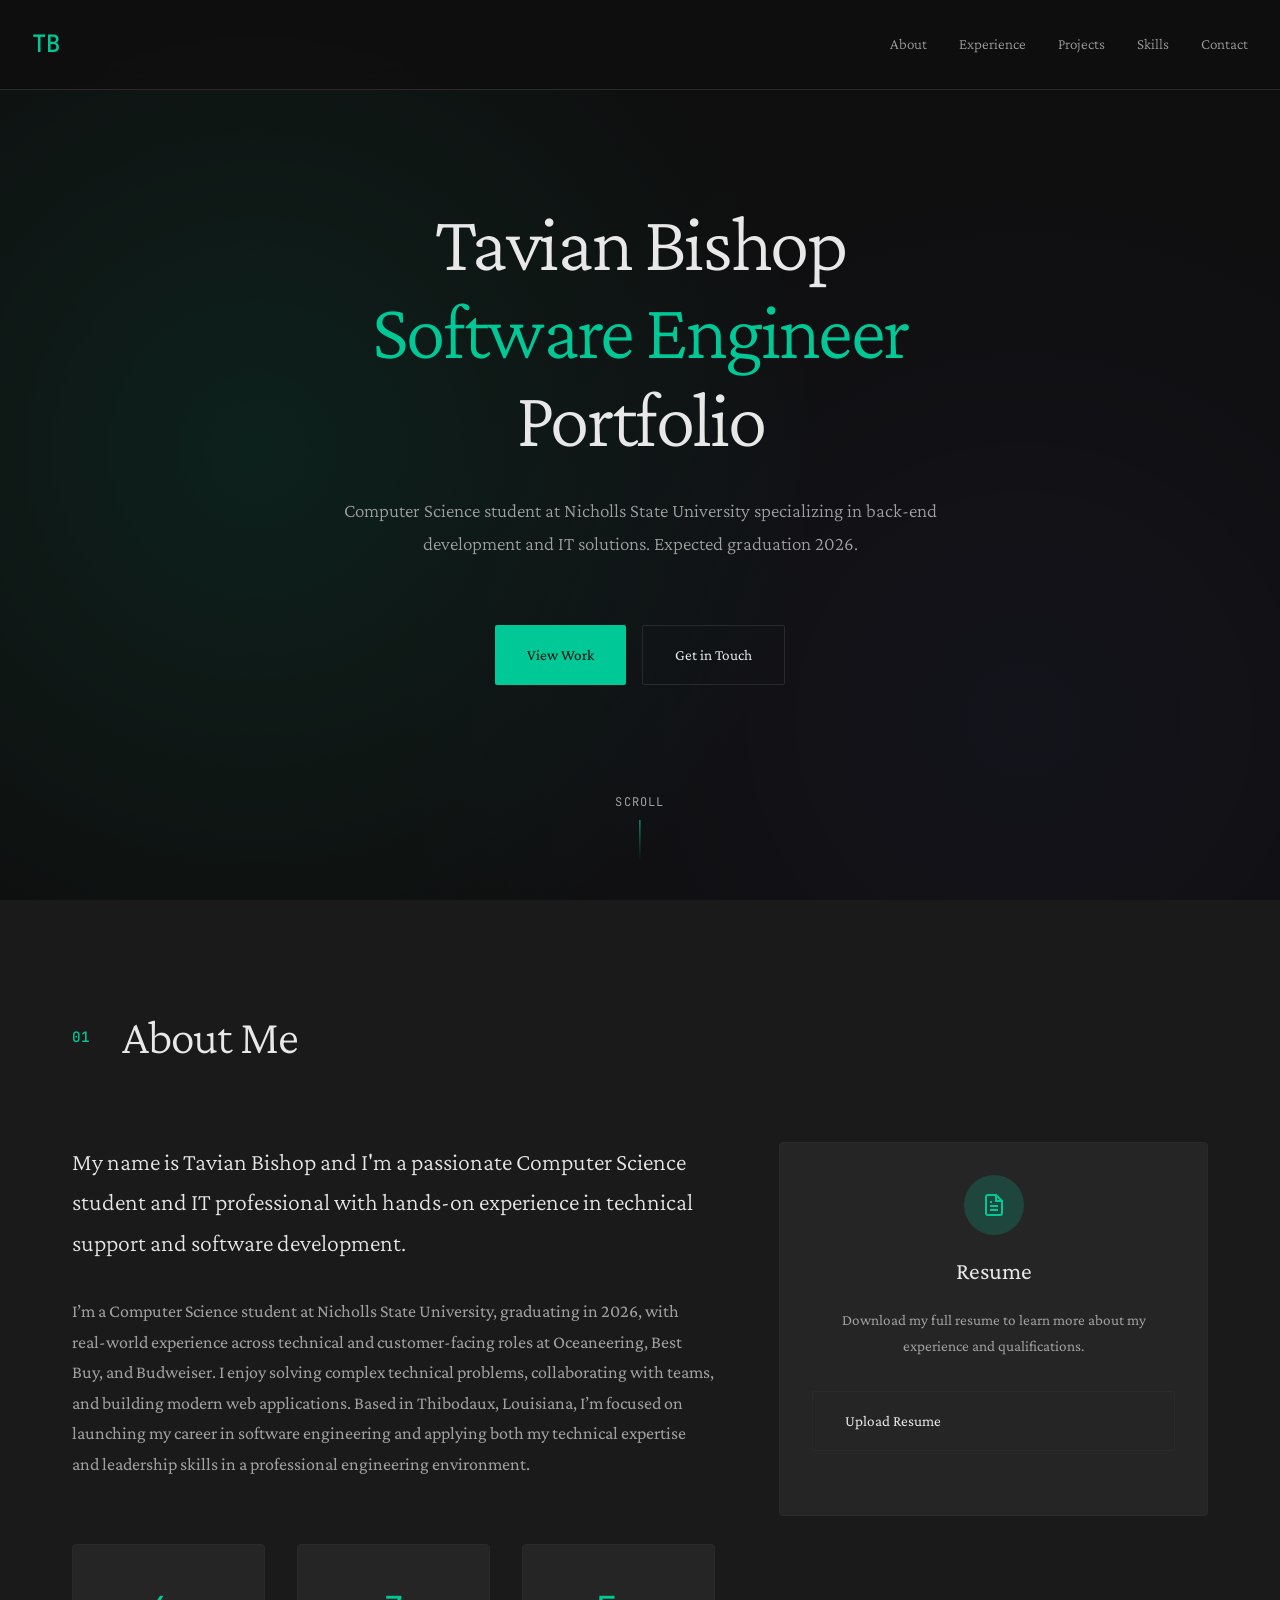
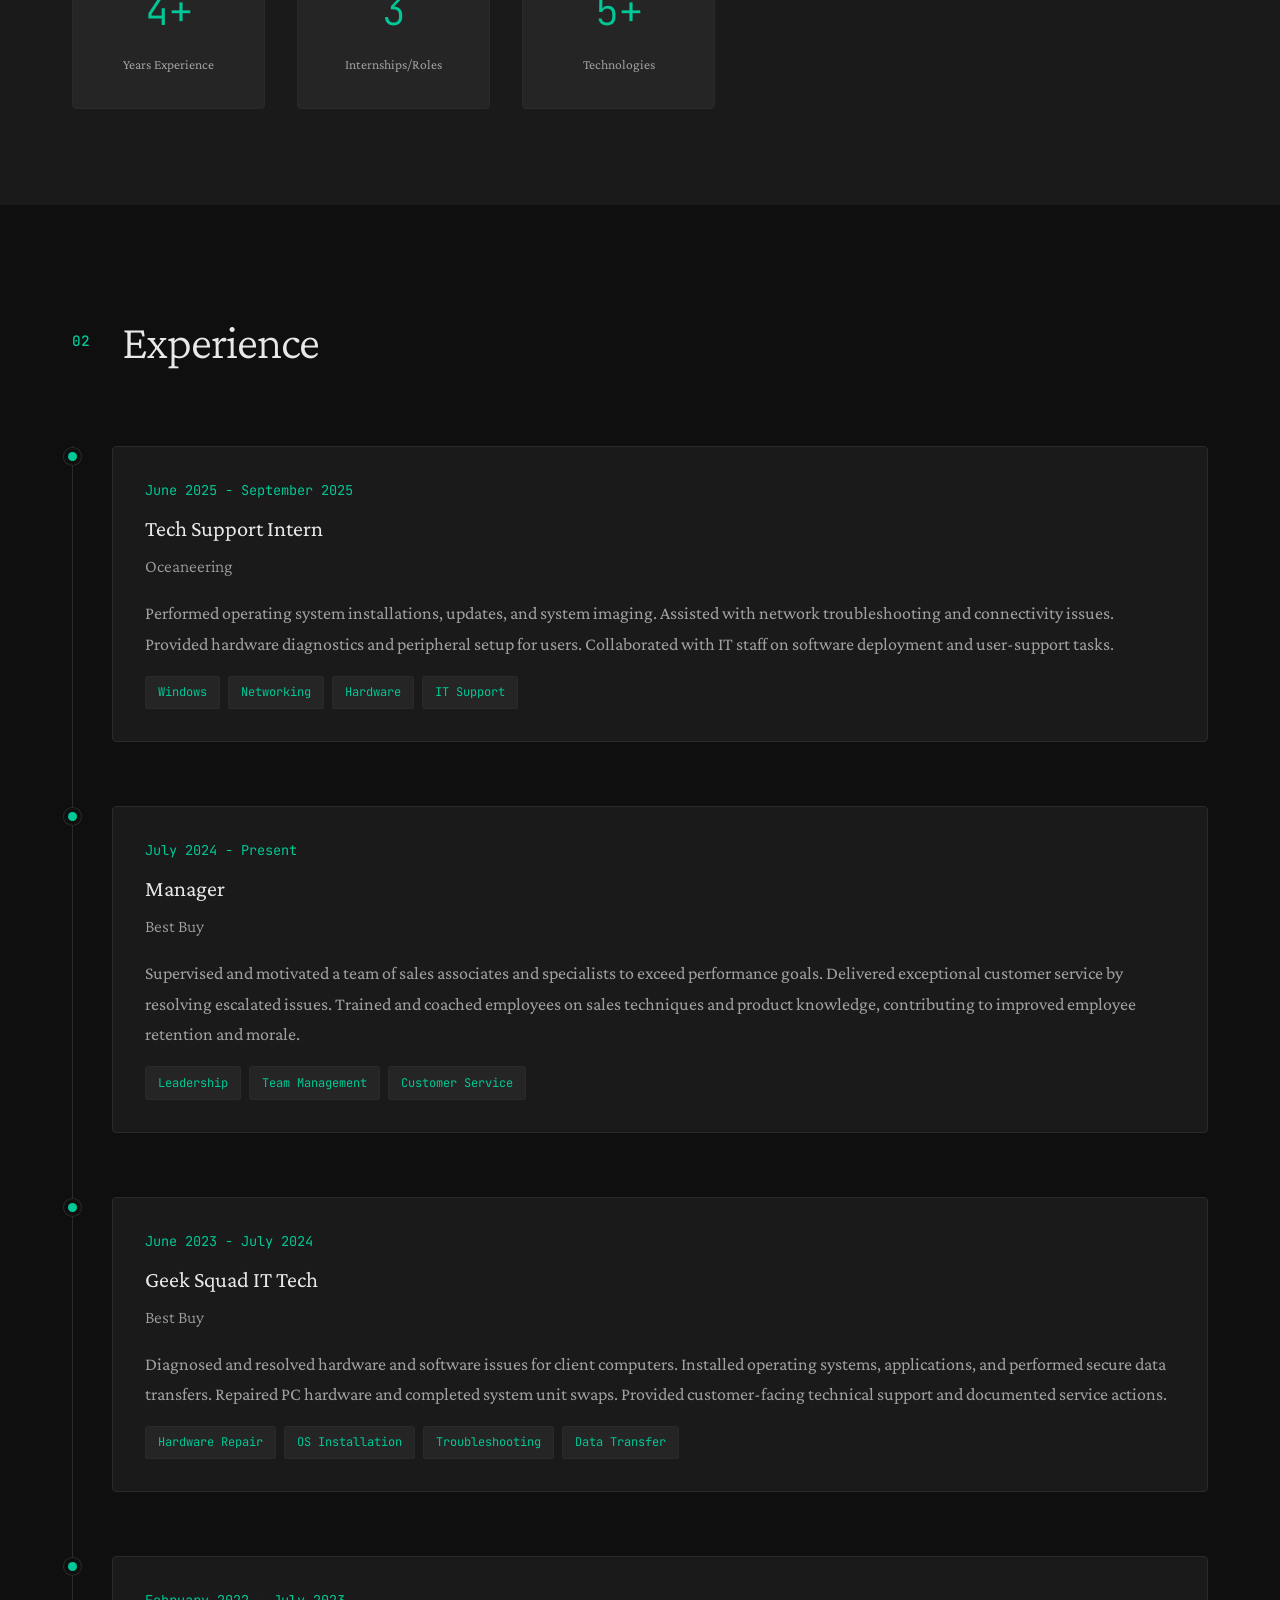
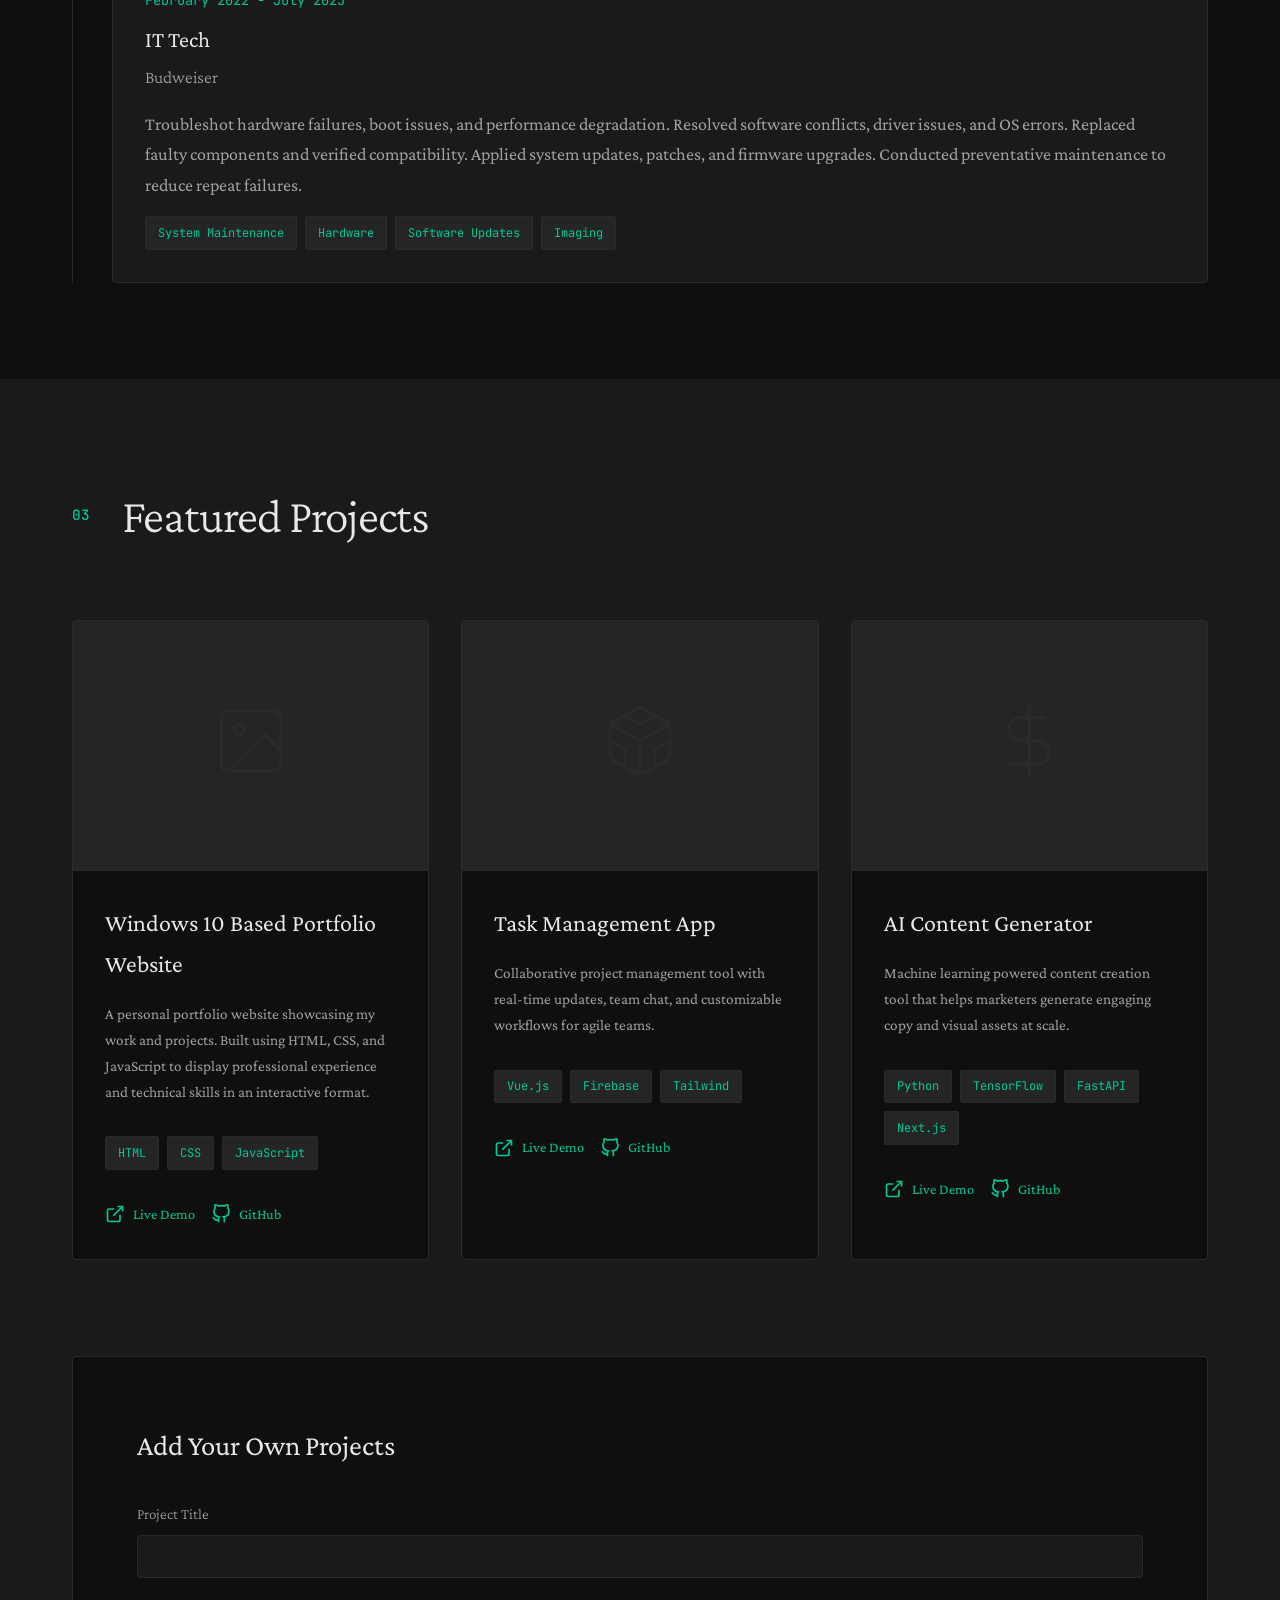
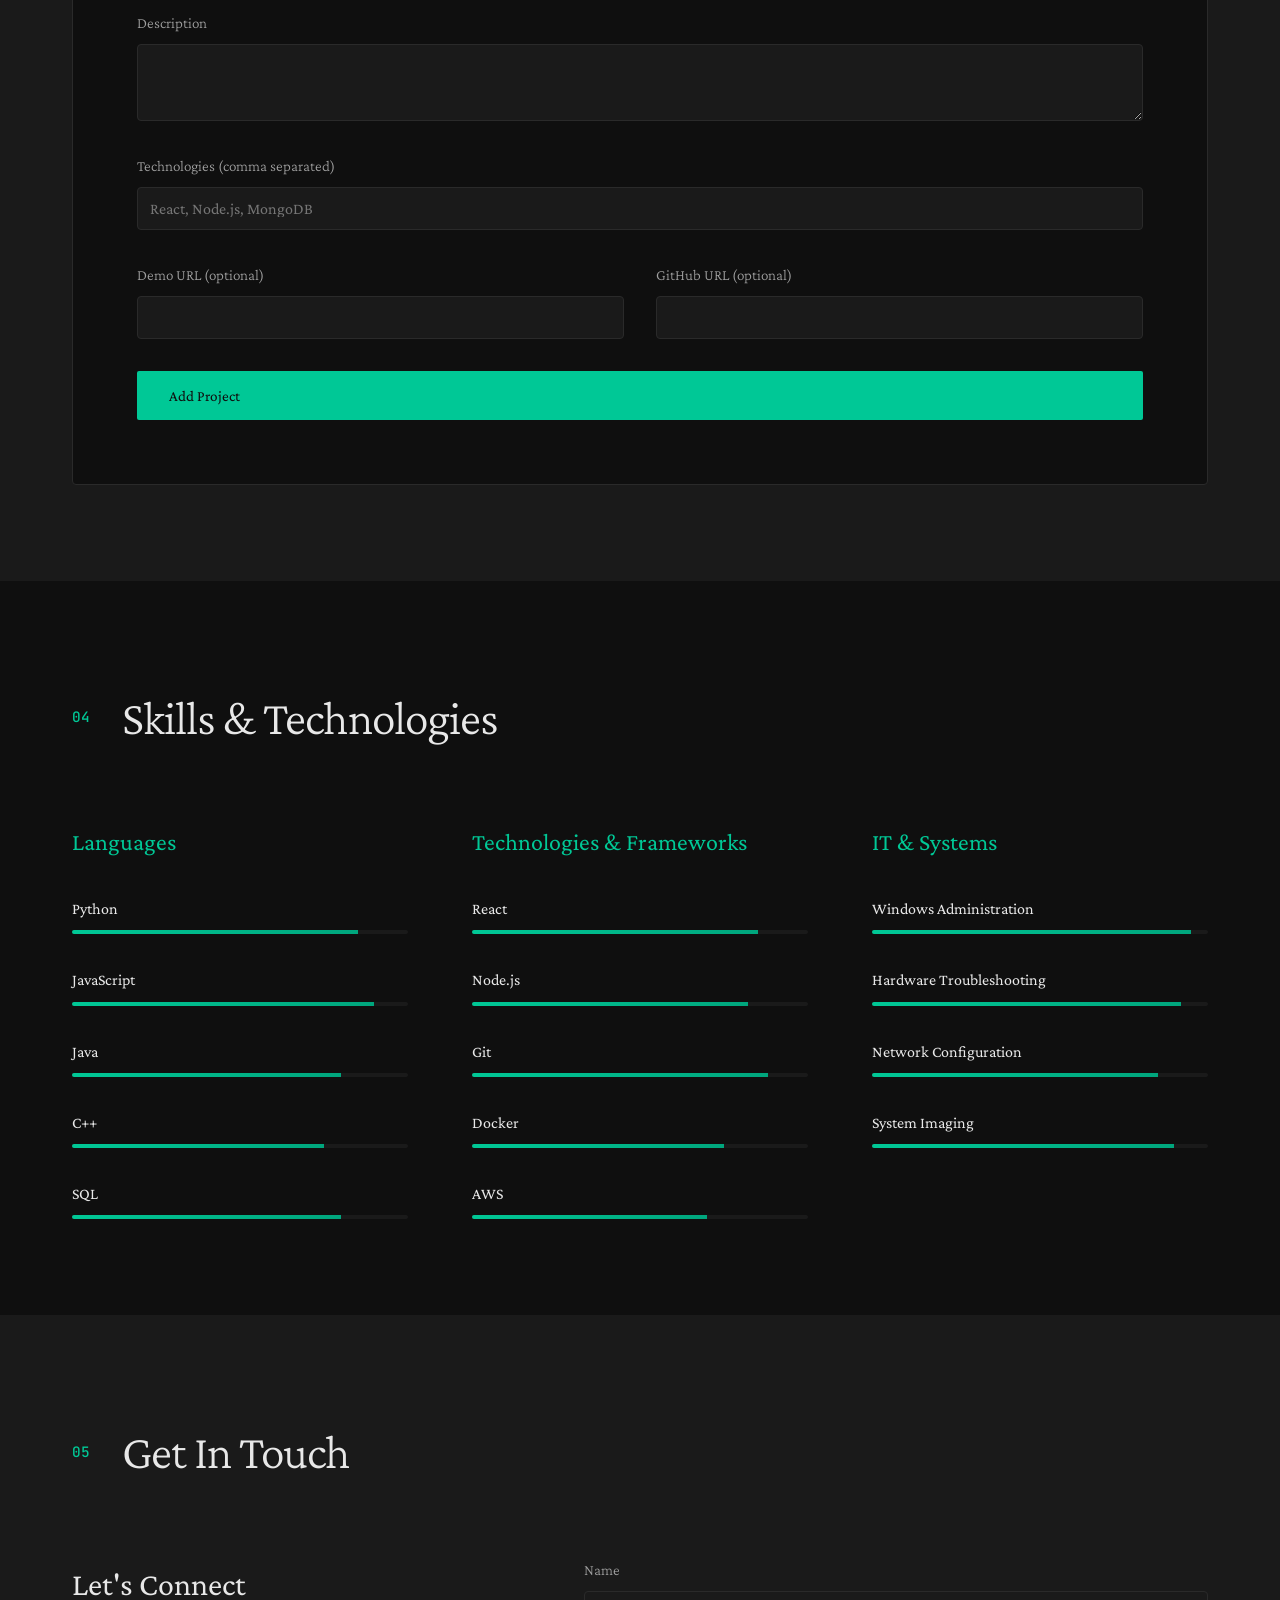
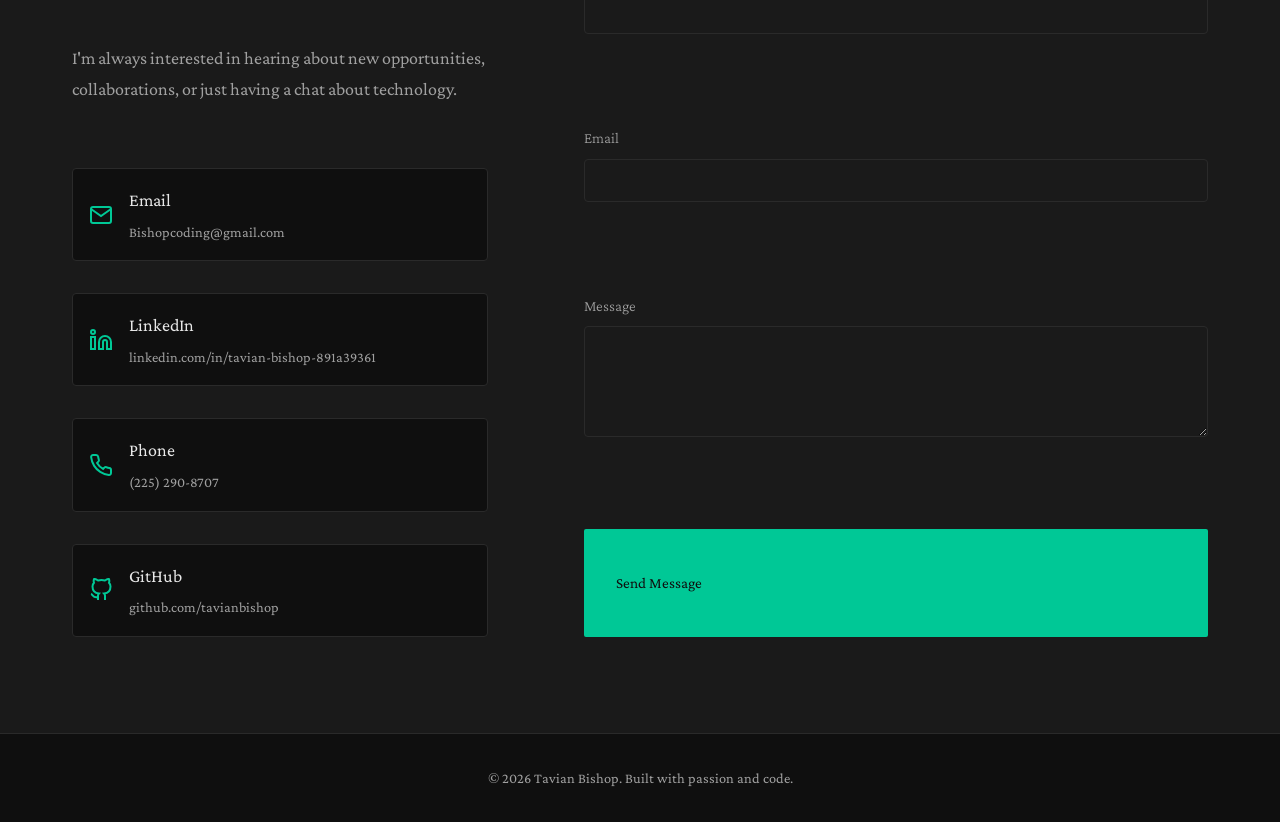
==== index.html @ b6ae4fde "Add files via upload" ====
<!DOCTYPE html>
<html lang="en">
<head>
    <meta charset="UTF-8">
    <meta name="viewport" content="width=device-width, initial-scale=1.0">
    <title>Tavian Bishop - Software Engineer</title>
    <link rel="preconnect" href="https://fonts.googleapis.com">
    <link rel="preconnect" href="https://fonts.gstatic.com" crossorigin>
    <link href="https://fonts.googleapis.com/css2?family=Crimson+Pro:wght@300;400;600&family=JetBrains+Mono:wght@400;500&display=swap" rel="stylesheet">
    <link rel="stylesheet" href="styles.css">
</head>
<body>
    <!-- Navigation -->
    <nav class="nav">
        <div class="nav-container">
            <a href="#home" class="logo">TB</a>
            <div class="nav-links">
                <a href="#about" class="nav-link">About</a>
                <a href="#experience" class="nav-link">Experience</a>
                <a href="#projects" class="nav-link">Projects</a>
                <a href="#skills" class="nav-link">Skills</a>
                <a href="#contact" class="nav-link">Contact</a>
            </div>
            <button class="menu-toggle" aria-label="Toggle menu">
                <span></span>
                <span></span>
                <span></span>
            </button>
        </div>
    </nav>

    <!-- Hero Section -->
    <section id="home" class="hero">
        <div class="hero-background"></div>
        <div class="container">
            <div class="hero-content">
                <h1 class="hero-title">
                    <span class="line">Tavian Bishop</span>
                    <span class="line">Software Engineer</span>
                    <span class="line">Portfolio</span>
                </h1>
                <p class="hero-subtitle">Computer Science student at Nicholls State University specializing in back-end development and IT solutions. Expected graduation 2026.</p>
                <div class="hero-cta">
                    <a href="#projects" class="btn btn-primary">View Work</a>
                    <a href="#contact" class="btn btn-secondary">Get in Touch</a>
                </div>
            </div>
            <div class="scroll-indicator">
                <span>Scroll</span>
                <div class="scroll-line"></div>
            </div>
        </div>
    </section>

    <!-- About Section -->
    <section id="about" class="about">
        <div class="container">
            <div class="section-header">
                <span class="section-number">01</span>
                <h2 class="section-title">About Me</h2>
            </div>
            <div class="about-content">
                <div class="about-text">
                    <p class="lead">My name is Tavian Bishop and I'm a passionate Computer Science student and IT professional with hands-on experience in technical support and software development.</p>
                    <p>I’m a Computer Science student at Nicholls State University, graduating in 2026, with real-world experience across technical and customer-facing roles at Oceaneering, Best Buy, and Budweiser. I enjoy solving complex technical problems, collaborating with teams, and building modern web applications. Based in Thibodaux, Louisiana, I’m focused on launching my career in software engineering and applying both my technical expertise and leadership skills in a professional engineering environment.</p>
                    <div class="stats">
                        <div class="stat">
                            <div class="stat-number">4+</div>
                            <div class="stat-label">Years Experience</div>
                        </div>
                        <div class="stat">
                            <div class="stat-number">3</div>
                            <div class="stat-label">Internships/Roles</div>
                        </div>
                        <div class="stat">
                            <div class="stat-number">5+</div>
                            <div class="stat-label">Technologies</div>
                        </div>
                    </div>
                </div>
                <div class="about-resume">
                    <div class="resume-card">
                        <div class="resume-icon">
                            <svg width="24" height="24" viewBox="0 0 24 24" fill="none" stroke="currentColor" stroke-width="2">
                                <path d="M14 2H6a2 2 0 0 0-2 2v16a2 2 0 0 0 2 2h12a2 2 0 0 0 2-2V8z"></path>
                                <polyline points="14 2 14 8 20 8"></polyline>
                                <line x1="16" y1="13" x2="8" y2="13"></line>
                                <line x1="16" y1="17" x2="8" y2="17"></line>
                                <polyline points="10 9 9 9 8 9"></polyline>
                            </svg>
                        </div>
                        <h3>Resume</h3>
                        <p>Download my full resume to learn more about my experience and qualifications.</p>
                        <input type="file" id="resume-upload" accept=".pdf" style="display: none;">
                        <label for="resume-upload" class="btn btn-outline upload-btn">Upload Resume</label>
                        <a href="#" id="resume-download" class="btn btn-outline" style="display: none;">Download Resume</a>
                        <span id="resume-filename" class="filename"></span>
                    </div>
                </div>
            </div>
        </div>
    </section>

    <!-- Experience Section -->
    <section id="experience" class="experience">
        <div class="container">
            <div class="section-header">
                <span class="section-number">02</span>
                <h2 class="section-title">Experience</h2>
            </div>
            <div class="timeline">
                <div class="timeline-item">
                    <div class="timeline-marker"></div>
                    <div class="timeline-content">
                        <span class="timeline-date">June 2025 - September 2025</span>
                        <h3>Tech Support Intern</h3>
                        <h4>Oceaneering</h4>
                        <p>Performed operating system installations, updates, and system imaging. Assisted with network troubleshooting and connectivity issues. Provided hardware diagnostics and peripheral setup for users. Collaborated with IT staff on software deployment and user-support tasks.</p>
                        <div class="tech-tags">
                            <span>Windows</span>
                            <span>Networking</span>
                            <span>Hardware</span>
                            <span>IT Support</span>
                        </div>
                    </div>
                </div>
                <div class="timeline-item">
                    <div class="timeline-marker"></div>
                    <div class="timeline-content">
                        <span class="timeline-date">July 2024 - Present</span>
                        <h3>Manager</h3>
                        <h4>Best Buy</h4>
                        <p>Supervised and motivated a team of sales associates and specialists to exceed performance goals. Delivered exceptional customer service by resolving escalated issues. Trained and coached employees on sales techniques and product knowledge, contributing to improved employee retention and morale.</p>
                        <div class="tech-tags">
                            <span>Leadership</span>
                            <span>Team Management</span>
                            <span>Customer Service</span>
                        </div>
                    </div>
                </div>
                <div class="timeline-item">
                    <div class="timeline-marker"></div>
                    <div class="timeline-content">
                        <span class="timeline-date">June 2023 - July 2024</span>
                        <h3>Geek Squad IT Tech</h3>
                        <h4>Best Buy</h4>
                        <p>Diagnosed and resolved hardware and software issues for client computers. Installed operating systems, applications, and performed secure data transfers. Repaired PC hardware and completed system unit swaps. Provided customer-facing technical support and documented service actions.</p>
                        <div class="tech-tags">
                            <span>Hardware Repair</span>
                            <span>OS Installation</span>
                            <span>Troubleshooting</span>
                            <span>Data Transfer</span>
                        </div>
                    </div>
                </div>
                <div class="timeline-item">
                    <div class="timeline-marker"></div>
                    <div class="timeline-content">
                        <span class="timeline-date">February 2022 - July 2023</span>
                        <h3>IT Tech</h3>
                        <h4>Budweiser</h4>
                        <p>Troubleshot hardware failures, boot issues, and performance degradation. Resolved software conflicts, driver issues, and OS errors. Replaced faulty components and verified compatibility. Applied system updates, patches, and firmware upgrades. Conducted preventative maintenance to reduce repeat failures.</p>
                        <div class="tech-tags">
                            <span>System Maintenance</span>
                            <span>Hardware</span>
                            <span>Software Updates</span>
                            <span>Imaging</span>
                        </div>
                    </div>
                </div>
            </div>
        </div>
    </section>

    <!-- Projects Section -->
    <section id="projects" class="projects">
        <div class="container">
            <div class="section-header">
                <span class="section-number">03</span>
                <h2 class="section-title">Featured Projects</h2>
            </div>
            <div class="projects-grid" id="projects-grid">
                <div class="project-card">
                    <div class="project-image">
                        <div class="project-placeholder">
                            <svg width="80" height="80" viewBox="0 0 24 24" fill="none" stroke="currentColor" stroke-width="1">
                                <rect x="3" y="3" width="18" height="18" rx="2" ry="2"></rect>
                                <circle cx="8.5" cy="8.5" r="1.5"></circle>
                                <polyline points="21 15 16 10 5 21"></polyline>
                            </svg>
                        </div>
                    </div>
                    <div class="project-content">
                        <h3>Windows 10 Based Portfolio Website</h3>
                        <p>A personal portfolio website showcasing my work and projects. Built using HTML, CSS, and JavaScript to display professional experience and technical skills in an interactive format.</p>
                        <div class="tech-tags">
                            <span>HTML</span>
                            <span>CSS</span>
                            <span>JavaScript</span>
                        </div>
                        <div class="project-links">
                            <a href="https://tavianbishop.github.io/" target="_blank" class="project-link">
                                <svg width="20" height="20" viewBox="0 0 24 24" fill="none" stroke="currentColor" stroke-width="2">
                                    <path d="M18 13v6a2 2 0 0 1-2 2H5a2 2 0 0 1-2-2V8a2 2 0 0 1 2-2h6"></path>
                                    <polyline points="15 3 21 3 21 9"></polyline>
                                    <line x1="10" y1="14" x2="21" y2="3"></line>
                                </svg>
                                Live Demo
                            </a>
                            <a href="https://github.com/tavianbishop" target="_blank" class="project-link">
                                <svg width="20" height="20" viewBox="0 0 24 24" fill="none" stroke="currentColor" stroke-width="2">
                                    <path d="M9 19c-5 1.5-5-2.5-7-3m14 6v-3.87a3.37 3.37 0 0 0-.94-2.61c3.14-.35 6.44-1.54 6.44-7A5.44 5.44 0 0 0 20 4.77 5.07 5.07 0 0 0 19.91 1S18.73.65 16 2.48a13.38 13.38 0 0 0-7 0C6.27.65 5.09 1 5.09 1A5.07 5.07 0 0 0 5 4.77a5.44 5.44 0 0 0-1.5 3.78c0 5.42 3.3 6.61 6.44 7A3.37 3.37 0 0 0 9 18.13V22"></path>
                                </svg>
                                GitHub
                            </a>
                        </div>
                    </div>
                </div>

                <div class="project-card">
                    <div class="project-image">
                        <div class="project-placeholder">
                            <svg width="80" height="80" viewBox="0 0 24 24" fill="none" stroke="currentColor" stroke-width="1">
                                <path d="M21 16V8a2 2 0 0 0-1-1.73l-7-4a2 2 0 0 0-2 0l-7 4A2 2 0 0 0 3 8v8a2 2 0 0 0 1 1.73l7 4a2 2 0 0 0 2 0l7-4A2 2 0 0 0 21 16z"></path>
                                <polyline points="7.5 4.21 12 6.81 16.5 4.21"></polyline>
                                <polyline points="7.5 19.79 7.5 14.6 3 12"></polyline>
                                <polyline points="21 12 16.5 14.6 16.5 19.79"></polyline>
                                <polyline points="3.27 6.96 12 12.01 20.73 6.96"></polyline>
                                <line x1="12" y1="22.08" x2="12" y2="12"></line>
                            </svg>
                        </div>
                    </div>
                    <div class="project-content">
                        <h3>Task Management App</h3>
                        <p>Collaborative project management tool with real-time updates, team chat, and customizable workflows for agile teams.</p>
                        <div class="tech-tags">
                            <span>Vue.js</span>
                            <span>Firebase</span>
                            <span>Tailwind</span>
                        </div>
                        <div class="project-links">
                            <a href="#" class="project-link">
                                <svg width="20" height="20" viewBox="0 0 24 24" fill="none" stroke="currentColor" stroke-width="2">
                                    <path d="M18 13v6a2 2 0 0 1-2 2H5a2 2 0 0 1-2-2V8a2 2 0 0 1 2-2h6"></path>
                                    <polyline points="15 3 21 3 21 9"></polyline>
                                    <line x1="10" y1="14" x2="21" y2="3"></line>
                                </svg>
                                Live Demo
                            </a>
                            <a href="#" class="project-link">
                                <svg width="20" height="20" viewBox="0 0 24 24" fill="none" stroke="currentColor" stroke-width="2">
                                    <path d="M9 19c-5 1.5-5-2.5-7-3m14 6v-3.87a3.37 3.37 0 0 0-.94-2.61c3.14-.35 6.44-1.54 6.44-7A5.44 5.44 0 0 0 20 4.77 5.07 5.07 0 0 0 19.91 1S18.73.65 16 2.48a13.38 13.38 0 0 0-7 0C6.27.65 5.09 1 5.09 1A5.07 5.07 0 0 0 5 4.77a5.44 5.44 0 0 0-1.5 3.78c0 5.42 3.3 6.61 6.44 7A3.37 3.37 0 0 0 9 18.13V22"></path>
                                </svg>
                                GitHub
                            </a>
                        </div>
                    </div>
                </div>

                <div class="project-card">
                    <div class="project-image">
                        <div class="project-placeholder">
                            <svg width="80" height="80" viewBox="0 0 24 24" fill="none" stroke="currentColor" stroke-width="1">
                                <line x1="12" y1="1" x2="12" y2="23"></line>
                                <path d="M17 5H9.5a3.5 3.5 0 0 0 0 7h5a3.5 3.5 0 0 1 0 7H6"></path>
                            </svg>
                        </div>
                    </div>
                    <div class="project-content">
                        <h3>AI Content Generator</h3>
                        <p>Machine learning powered content creation tool that helps marketers generate engaging copy and visual assets at scale.</p>
                        <div class="tech-tags">
                            <span>Python</span>
                            <span>TensorFlow</span>
                            <span>FastAPI</span>
                            <span>Next.js</span>
                        </div>
                        <div class="project-links">
                            <a href="#" class="project-link">
                                <svg width="20" height="20" viewBox="0 0 24 24" fill="none" stroke="currentColor" stroke-width="2">
                                    <path d="M18 13v6a2 2 0 0 1-2 2H5a2 2 0 0 1-2-2V8a2 2 0 0 1 2-2h6"></path>
                                    <polyline points="15 3 21 3 21 9"></polyline>
                                    <line x1="10" y1="14" x2="21" y2="3"></line>
                                </svg>
                                Live Demo
                            </a>
                            <a href="#" class="project-link">
                                <svg width="20" height="20" viewBox="0 0 24 24" fill="none" stroke="currentColor" stroke-width="2">
                                    <path d="M9 19c-5 1.5-5-2.5-7-3m14 6v-3.87a3.37 3.37 0 0 0-.94-2.61c3.14-.35 6.44-1.54 6.44-7A5.44 5.44 0 0 0 20 4.77 5.07 5.07 0 0 0 19.91 1S18.73.65 16 2.48a13.38 13.38 0 0 0-7 0C6.27.65 5.09 1 5.09 1A5.07 5.07 0 0 0 5 4.77a5.44 5.44 0 0 0-1.5 3.78c0 5.42 3.3 6.61 6.44 7A3.37 3.37 0 0 0 9 18.13V22"></path>
                                </svg>
                                GitHub
                            </a>
                        </div>
                    </div>
                </div>
            </div>

            <div class="add-project-section">
                <h3>Add Your Own Projects</h3>
                <form id="project-form" class="project-form">
                    <div class="form-group">
                        <label for="project-title">Project Title</label>
                        <input type="text" id="project-title" required>
                    </div>
                    <div class="form-group">
                        <label for="project-description">Description</label>
                        <textarea id="project-description" rows="3" required></textarea>
                    </div>
                    <div class="form-group">
                        <label for="project-tech">Technologies (comma separated)</label>
                        <input type="text" id="project-tech" placeholder="React, Node.js, MongoDB" required>
                    </div>
                    <div class="form-row">
                        <div class="form-group">
                            <label for="project-demo">Demo URL (optional)</label>
                            <input type="url" id="project-demo">
                        </div>
                        <div class="form-group">
                            <label for="project-github">GitHub URL (optional)</label>
                            <input type="url" id="project-github">
                        </div>
                    </div>
                    <button type="submit" class="btn btn-primary">Add Project</button>
                </form>
            </div>
        </div>
    </section>

    <!-- Skills Section -->
    <section id="skills" class="skills">
        <div class="container">
            <div class="section-header">
                <span class="section-number">04</span>
                <h2 class="section-title">Skills & Technologies</h2>
            </div>
            <div class="skills-grid">
                <div class="skill-category">
                    <h3>Languages</h3>
                    <div class="skill-list">
                        <div class="skill-item">
                            <span class="skill-name">Python</span>
                            <div class="skill-bar">
                                <div class="skill-progress" style="width: 85%"></div>
                            </div>
                        </div>
                        <div class="skill-item">
                            <span class="skill-name">JavaScript</span>
                            <div class="skill-bar">
                                <div class="skill-progress" style="width: 90%"></div>
                            </div>
                        </div>
                        <div class="skill-item">
                            <span class="skill-name">Java</span>
                            <div class="skill-bar">
                                <div class="skill-progress" style="width: 80%"></div>
                            </div>
                        </div>
                        <div class="skill-item">
                            <span class="skill-name">C++</span>
                            <div class="skill-bar">
                                <div class="skill-progress" style="width: 75%"></div>
                            </div>
                        </div>
                        <div class="skill-item">
                            <span class="skill-name">SQL</span>
                            <div class="skill-bar">
                                <div class="skill-progress" style="width: 80%"></div>
                            </div>
                        </div>
                    </div>
                </div>

                <div class="skill-category">
                    <h3>Technologies & Frameworks</h3>
                    <div class="skill-list">
                        <div class="skill-item">
                            <span class="skill-name">React</span>
                            <div class="skill-bar">
                                <div class="skill-progress" style="width: 85%"></div>
                            </div>
                        </div>
                        <div class="skill-item">
                            <span class="skill-name">Node.js</span>
                            <div class="skill-bar">
                                <div class="skill-progress" style="width: 82%"></div>
                            </div>
                        </div>
                        <div class="skill-item">
                            <span class="skill-name">Git</span>
                            <div class="skill-bar">
                                <div class="skill-progress" style="width: 88%"></div>
                            </div>
                        </div>
                        <div class="skill-item">
                            <span class="skill-name">Docker</span>
                            <div class="skill-bar">
                                <div class="skill-progress" style="width: 75%"></div>
                            </div>
                        </div>
                        <div class="skill-item">
                            <span class="skill-name">AWS</span>
                            <div class="skill-bar">
                                <div class="skill-progress" style="width: 70%"></div>
                            </div>
                        </div>
                    </div>
                </div>

                <div class="skill-category">
                    <h3>IT & Systems</h3>
                    <div class="skill-list">
                        <div class="skill-item">
                            <span class="skill-name">Windows Administration</span>
                            <div class="skill-bar">
                                <div class="skill-progress" style="width: 95%"></div>
                            </div>
                        </div>
                        <div class="skill-item">
                            <span class="skill-name">Hardware Troubleshooting</span>
                            <div class="skill-bar">
                                <div class="skill-progress" style="width: 92%"></div>
                            </div>
                        </div>
                        <div class="skill-item">
                            <span class="skill-name">Network Configuration</span>
                            <div class="skill-bar">
                                <div class="skill-progress" style="width: 85%"></div>
                            </div>
                        </div>
                        <div class="skill-item">
                            <span class="skill-name">System Imaging</span>
                            <div class="skill-bar">
                                <div class="skill-progress" style="width: 90%"></div>
                            </div>
                        </div>
                    </div>
                </div>
            </div>
        </div>
    </section>

    <!-- Contact Section -->
    <section id="contact" class="contact">
        <div class="container">
            <div class="section-header">
                <span class="section-number">05</span>
                <h2 class="section-title">Get In Touch</h2>
            </div>
            <div class="contact-content">
                <div class="contact-info">
                    <h3>Let's Connect</h3>
                    <p>I'm always interested in hearing about new opportunities, collaborations, or just having a chat about technology.</p>
                    <div class="contact-methods">
                        <a href="mailto:Bishopcoding@gmail.com" class="contact-method">
                            <svg width="24" height="24" viewBox="0 0 24 24" fill="none" stroke="currentColor" stroke-width="2">
                                <path d="M4 4h16c1.1 0 2 .9 2 2v12c0 1.1-.9 2-2 2H4c-1.1 0-2-.9-2-2V6c0-1.1.9-2 2-2z"></path>
                                <polyline points="22,6 12,13 2,6"></polyline>
                            </svg>
                            <div>
                                <strong>Email</strong>
                                <span>Bishopcoding@gmail.com</span>
                            </div>
                        </a>
                        <a href="https://www.linkedin.com/in/tavian-bishop-891a39361" target="_blank" class="contact-method">
                            <svg width="24" height="24" viewBox="0 0 24 24" fill="none" stroke="currentColor" stroke-width="2">
                                <path d="M16 8a6 6 0 0 1 6 6v7h-4v-7a2 2 0 0 0-2-2 2 2 0 0 0-2 2v7h-4v-7a6 6 0 0 1 6-6z"></path>
                                <rect x="2" y="9" width="4" height="12"></rect>
                                <circle cx="4" cy="4" r="2"></circle>
                            </svg>
                            <div>
                                <strong>LinkedIn</strong>
                                <span>linkedin.com/in/tavian-bishop-891a39361</span>
                            </div>
                        </a>
                        <a href="tel:+12252908707" class="contact-method">
                            <svg width="24" height="24" viewBox="0 0 24 24" fill="none" stroke="currentColor" stroke-width="2">
                                <path d="M22 16.92v3a2 2 0 0 1-2.18 2 19.79 19.79 0 0 1-8.63-3.07 19.5 19.5 0 0 1-6-6 19.79 19.79 0 0 1-3.07-8.67A2 2 0 0 1 4.11 2h3a2 2 0 0 1 2 1.72 12.84 12.84 0 0 0 .7 2.81 2 2 0 0 1-.45 2.11L8.09 9.91a16 16 0 0 0 6 6l1.27-1.27a2 2 0 0 1 2.11-.45 12.84 12.84 0 0 0 2.81.7A2 2 0 0 1 22 16.92z"></path>
                            </svg>
                            <div>
                                <strong>Phone</strong>
                                <span>(225) 290-8707</span>
                            </div>
                        </a>
                        <a href="https://github.com/tavianbishop" target="_blank" class="contact-method">
                            <svg width="24" height="24" viewBox="0 0 24 24" fill="none" stroke="currentColor" stroke-width="2">
                                <path d="M9 19c-5 1.5-5-2.5-7-3m14 6v-3.87a3.37 3.37 0 0 0-.94-2.61c3.14-.35 6.44-1.54 6.44-7A5.44 5.44 0 0 0 20 4.77 5.07 5.07 0 0 0 19.91 1S18.73.65 16 2.48a13.38 13.38 0 0 0-7 0C6.27.65 5.09 1 5.09 1A5.07 5.07 0 0 0 5 4.77a5.44 5.44 0 0 0-1.5 3.78c0 5.42 3.3 6.61 6.44 7A3.37 3.37 0 0 0 9 18.13V22"></path>
                            </svg>
                            <div>
                                <strong>GitHub</strong>
                                <span>github.com/tavianbishop</span>
                            </div>
                        </a>
                    </div>
                </div>
                <form id="contact-form" class="contact-form">
                    <div class="form-group">
                        <label for="name">Name</label>
                        <input type="text" id="name" required>
                    </div>
                    <div class="form-group">
                        <label for="email">Email</label>
                        <input type="email" id="email" required>
                    </div>
                    <div class="form-group">
                        <label for="message">Message</label>
                        <textarea id="message" rows="5" required></textarea>
                    </div>
                    <button type="submit" class="btn btn-primary">Send Message</button>
                </form>
            </div>
        </div>
    </section>

    <!-- Footer -->
    <footer class="footer">
        <div class="container">
            <p>&copy; 2026 Tavian Bishop. Built with passion and code.</p>
        </div>
    </footer>

    <script src="script.js"></script>
</body>
</html>
---- styles.css ----
:root {
    --color-bg: #0f0f0f;
    --color-surface: #1a1a1a;
    --color-surface-light: #252525;
    --color-text: #e8e8e8;
    --color-text-muted: #a0a0a0;
    --color-accent: #00c896;
    --color-accent-dark: #00a67d;
    --color-accent-glow: rgba(0, 200, 150, 0.2);
    --color-border: #2a2a2a;
    
    --font-display: 'Crimson Pro', serif;
    --font-mono: 'JetBrains Mono', monospace;
    
    --spacing-xs: 0.5rem;
    --spacing-sm: 1rem;
    --spacing-md: 2rem;
    --spacing-lg: 4rem;
    --spacing-xl: 6rem;
    
    --transition: all 0.3s cubic-bezier(0.4, 0, 0.2, 1);
}

* {
    margin: 0;
    padding: 0;
    box-sizing: border-box;
}

html {
    scroll-behavior: smooth;
}

body {
    font-family: var(--font-display);
    font-size: 18px;
    line-height: 1.7;
    color: var(--color-text);
    background-color: var(--color-bg);
    overflow-x: hidden;
}

.container {
    max-width: 1200px;
    margin: 0 auto;
    padding: 0 var(--spacing-md);
}

/* Navigation */
.nav {
    position: fixed;
    top: 0;
    left: 0;
    right: 0;
    z-index: 1000;
    background: rgba(15, 15, 15, 0.9);
    backdrop-filter: blur(10px);
    border-bottom: 1px solid var(--color-border);
}

.nav-container {
    max-width: 1400px;
    margin: 0 auto;
    padding: 1.5rem var(--spacing-md);
    display: flex;
    justify-content: space-between;
    align-items: center;
}

.logo {
    font-family: var(--font-mono);
    font-size: 1.5rem;
    font-weight: 500;
    color: var(--color-accent);
    text-decoration: none;
    letter-spacing: -0.02em;
}

.nav-links {
    display: flex;
    gap: var(--spacing-md);
}

.nav-link {
    color: var(--color-text-muted);
    text-decoration: none;
    font-size: 0.95rem;
    font-weight: 300;
    transition: var(--transition);
    position: relative;
}

.nav-link::after {
    content: '';
    position: absolute;
    bottom: -4px;
    left: 0;
    width: 0;
    height: 1px;
    background: var(--color-accent);
    transition: var(--transition);
}

.nav-link:hover {
    color: var(--color-text);
}

.nav-link:hover::after {
    width: 100%;
}

.menu-toggle {
    display: none;
    flex-direction: column;
    gap: 5px;
    background: none;
    border: none;
    cursor: pointer;
    padding: 5px;
}

.menu-toggle span {
    width: 25px;
    height: 2px;
    background: var(--color-text);
    transition: var(--transition);
}

/* Hero Section */
.hero {
    min-height: 100vh;
    display: flex;
    align-items: center;
    justify-content: center;
    position: relative;
    padding-top: 80px;
}

.hero-background {
    position: absolute;
    inset: 0;
    background: 
        radial-gradient(circle at 20% 50%, var(--color-accent-glow) 0%, transparent 50%),
        radial-gradient(circle at 80% 80%, rgba(100, 100, 255, 0.1) 0%, transparent 50%);
    opacity: 0.5;
    animation: pulse 8s ease-in-out infinite;
}

@keyframes pulse {
    0%, 100% { opacity: 0.5; }
    50% { opacity: 0.3; }
}

.hero-content {
    position: relative;
    z-index: 1;
    text-align: center;
    max-width: 900px;
}

.hero-title {
    font-size: clamp(2.5rem, 8vw, 5rem);
    font-weight: 300;
    line-height: 1.1;
    margin-bottom: var(--spacing-md);
    letter-spacing: -0.03em;
}

.hero-title .line {
    display: block;
    opacity: 0;
    animation: fadeInUp 0.8s ease forwards;
}

.hero-title .line:nth-child(1) {
    animation-delay: 0.1s;
}

.hero-title .line:nth-child(2) {
    animation-delay: 0.3s;
    color: var(--color-accent);
}

.hero-title .line:nth-child(3) {
    animation-delay: 0.5s;
}

@keyframes fadeInUp {
    from {
        opacity: 0;
        transform: translateY(30px);
    }
    to {
        opacity: 1;
        transform: translateY(0);
    }
}

.hero-subtitle {
    font-size: 1.2rem;
    color: var(--color-text-muted);
    max-width: 600px;
    margin: 0 auto var(--spacing-lg);
    font-weight: 300;
    opacity: 0;
    animation: fadeInUp 0.8s ease 0.7s forwards;
}

.hero-cta {
    display: flex;
    gap: var(--spacing-sm);
    justify-content: center;
    opacity: 0;
    animation: fadeInUp 0.8s ease 0.9s forwards;
}

.btn {
    display: inline-flex;
    align-items: center;
    gap: 0.5rem;
    padding: 1rem 2rem;
    text-decoration: none;
    font-size: 0.95rem;
    font-weight: 400;
    border-radius: 2px;
    transition: var(--transition);
    cursor: pointer;
    border: none;
    font-family: var(--font-display);
}

.btn-primary {
    background: var(--color-accent);
    color: var(--color-bg);
}

.btn-primary:hover {
    background: var(--color-accent-dark);
    box-shadow: 0 0 20px var(--color-accent-glow);
}

.btn-secondary {
    background: transparent;
    color: var(--color-text);
    border: 1px solid var(--color-border);
}

.btn-secondary:hover {
    border-color: var(--color-accent);
    color: var(--color-accent);
}

.btn-outline {
    background: transparent;
    color: var(--color-text);
    border: 1px solid var(--color-border);
}

.btn-outline:hover {
    background: var(--color-surface-light);
    border-color: var(--color-accent);
}

.scroll-indicator {
    position: absolute;
    bottom: 40px;
    left: 50%;
    transform: translateX(-50%);
    display: flex;
    flex-direction: column;
    align-items: center;
    gap: 0.5rem;
    color: var(--color-text-muted);
    font-size: 0.75rem;
    font-family: var(--font-mono);
    letter-spacing: 0.1em;
    text-transform: uppercase;
}

.scroll-line {
    width: 1px;
    height: 40px;
    background: linear-gradient(to bottom, var(--color-accent), transparent);
    animation: scrollAnimation 2s ease-in-out infinite;
}

@keyframes scrollAnimation {
    0%, 100% {
        transform: translateY(0);
        opacity: 0;
    }
    50% {
        opacity: 1;
    }
    100% {
        transform: translateY(20px);
        opacity: 0;
    }
}

/* Section Styles */
section {
    padding: var(--spacing-xl) 0;
}

.section-header {
    display: flex;
    align-items: center;
    gap: var(--spacing-md);
    margin-bottom: var(--spacing-lg);
}

.section-number {
    font-family: var(--font-mono);
    font-size: 0.9rem;
    color: var(--color-accent);
    font-weight: 500;
}

.section-title {
    font-size: clamp(2rem, 5vw, 3rem);
    font-weight: 300;
    letter-spacing: -0.02em;
}

/* About Section */
.about {
    background: var(--color-surface);
}

.about-content {
    display: grid;
    grid-template-columns: 1.5fr 1fr;
    gap: var(--spacing-lg);
}

.about-text .lead {
    font-size: 1.5rem;
    font-weight: 300;
    margin-bottom: var(--spacing-md);
    color: var(--color-text);
}

.about-text p {
    color: var(--color-text-muted);
    margin-bottom: var(--spacing-md);
}

.stats {
    display: grid;
    grid-template-columns: repeat(3, 1fr);
    gap: var(--spacing-md);
    margin-top: var(--spacing-lg);
}

.stat {
    text-align: center;
    padding: var(--spacing-md);
    background: var(--color-surface-light);
    border: 1px solid var(--color-border);
    border-radius: 4px;
    transition: var(--transition);
}

.stat:hover {
    border-color: var(--color-accent);
    transform: translateY(-4px);
}

.stat-number {
    font-size: 2.5rem;
    font-weight: 300;
    color: var(--color-accent);
    font-family: var(--font-mono);
}

.stat-label {
    font-size: 0.85rem;
    color: var(--color-text-muted);
    margin-top: 0.5rem;
}

.resume-card {
    background: var(--color-surface-light);
    border: 1px solid var(--color-border);
    padding: var(--spacing-md);
    border-radius: 4px;
    text-align: center;
}

.resume-icon {
    width: 60px;
    height: 60px;
    margin: 0 auto var(--spacing-sm);
    display: flex;
    align-items: center;
    justify-content: center;
    background: var(--color-accent-glow);
    border-radius: 50%;
    color: var(--color-accent);
}

.resume-card h3 {
    font-size: 1.5rem;
    font-weight: 400;
    margin-bottom: var(--spacing-sm);
}

.resume-card p {
    color: var(--color-text-muted);
    font-size: 0.95rem;
    margin-bottom: var(--spacing-md);
}

.upload-btn,
#resume-download {
    width: 100%;
    margin-bottom: var(--spacing-sm);
}

.filename {
    display: block;
    color: var(--color-accent);
    font-size: 0.9rem;
    margin-top: var(--spacing-sm);
    font-family: var(--font-mono);
}

/* Timeline */
.timeline {
    position: relative;
    padding-left: 40px;
}

.timeline::before {
    content: '';
    position: absolute;
    left: 0;
    top: 0;
    bottom: 0;
    width: 1px;
    background: var(--color-border);
}

.timeline-item {
    position: relative;
    padding-bottom: var(--spacing-lg);
}

.timeline-item:last-child {
    padding-bottom: 0;
}

.timeline-marker {
    position: absolute;
    left: -44px;
    top: 6px;
    width: 9px;
    height: 9px;
    border-radius: 50%;
    background: var(--color-accent);
    box-shadow: 0 0 0 4px var(--color-bg), 0 0 0 5px var(--color-border);
}

.timeline-content {
    background: var(--color-surface);
    padding: var(--spacing-md);
    border: 1px solid var(--color-border);
    border-radius: 4px;
    transition: var(--transition);
}

.timeline-content:hover {
    border-color: var(--color-accent);
    transform: translateX(4px);
}

.timeline-date {
    font-family: var(--font-mono);
    font-size: 0.85rem;
    color: var(--color-accent);
    display: block;
    margin-bottom: 0.5rem;
}

.timeline-content h3 {
    font-size: 1.4rem;
    font-weight: 400;
    margin-bottom: 0.25rem;
}

.timeline-content h4 {
    font-size: 1.1rem;
    font-weight: 300;
    color: var(--color-text-muted);
    margin-bottom: var(--spacing-sm);
}

.timeline-content p {
    color: var(--color-text-muted);
    margin-bottom: var(--spacing-sm);
}

.tech-tags {
    display: flex;
    flex-wrap: wrap;
    gap: 0.5rem;
    margin-top: var(--spacing-sm);
}

.tech-tags span {
    font-family: var(--font-mono);
    font-size: 0.75rem;
    padding: 0.35rem 0.75rem;
    background: var(--color-surface-light);
    color: var(--color-accent);
    border: 1px solid var(--color-border);
    border-radius: 2px;
}

/* Projects Section */
.projects {
    background: var(--color-surface);
}

.projects-grid {
    display: grid;
    grid-template-columns: repeat(auto-fit, minmax(350px, 1fr));
    gap: var(--spacing-md);
    margin-bottom: var(--spacing-xl);
}

.project-card {
    background: var(--color-bg);
    border: 1px solid var(--color-border);
    border-radius: 4px;
    overflow: hidden;
    transition: var(--transition);
}

.project-card:hover {
    border-color: var(--color-accent);
    transform: translateY(-8px);
}

.project-image {
    width: 100%;
    height: 250px;
    background: var(--color-surface-light);
    display: flex;
    align-items: center;
    justify-content: center;
    border-bottom: 1px solid var(--color-border);
}

.project-placeholder {
    color: var(--color-border);
}

.project-content {
    padding: var(--spacing-md);
}

.project-content h3 {
    font-size: 1.5rem;
    font-weight: 400;
    margin-bottom: var(--spacing-sm);
}

.project-content p {
    color: var(--color-text-muted);
    margin-bottom: var(--spacing-md);
    font-size: 0.95rem;
}

.project-links {
    display: flex;
    gap: var(--spacing-sm);
    margin-top: var(--spacing-md);
}

.project-link {
    display: inline-flex;
    align-items: center;
    gap: 0.5rem;
    color: var(--color-accent);
    text-decoration: none;
    font-size: 0.9rem;
    transition: var(--transition);
}

.project-link:hover {
    color: var(--color-text);
}

.add-project-section {
    background: var(--color-bg);
    border: 1px solid var(--color-border);
    padding: var(--spacing-lg);
    border-radius: 4px;
}

.add-project-section h3 {
    font-size: 1.8rem;
    font-weight: 400;
    margin-bottom: var(--spacing-md);
}

.project-form {
    display: grid;
    gap: var(--spacing-md);
}

.form-row {
    display: grid;
    grid-template-columns: 1fr 1fr;
    gap: var(--spacing-md);
}

.form-group {
    display: flex;
    flex-direction: column;
    gap: 0.5rem;
}

.form-group label {
    font-size: 0.95rem;
    color: var(--color-text-muted);
    font-weight: 300;
}

.form-group input,
.form-group textarea {
    background: var(--color-surface);
    border: 1px solid var(--color-border);
    border-radius: 4px;
    padding: 0.75rem;
    color: var(--color-text);
    font-family: var(--font-display);
    font-size: 1rem;
    transition: var(--transition);
}

.form-group input:focus,
.form-group textarea:focus {
    outline: none;
    border-color: var(--color-accent);
}

/* Skills Section */
.skills-grid {
    display: grid;
    grid-template-columns: repeat(auto-fit, minmax(300px, 1fr));
    gap: var(--spacing-lg);
}

.skill-category h3 {
    font-size: 1.5rem;
    font-weight: 400;
    margin-bottom: var(--spacing-md);
    color: var(--color-accent);
}

.skill-list {
    display: flex;
    flex-direction: column;
    gap: var(--spacing-md);
}

.skill-item {
    display: flex;
    flex-direction: column;
    gap: 0.5rem;
}

.skill-name {
    font-size: 1rem;
    color: var(--color-text);
}

.skill-bar {
    height: 4px;
    background: var(--color-surface);
    border-radius: 2px;
    overflow: hidden;
}

.skill-progress {
    height: 100%;
    background: linear-gradient(90deg, var(--color-accent), var(--color-accent-dark));
    transition: width 1s ease;
    animation: skillLoad 1.5s ease forwards;
}

@keyframes skillLoad {
    from {
        width: 0 !important;
    }
}

/* Contact Section */
.contact {
    background: var(--color-surface);
}

.contact-content {
    display: grid;
    grid-template-columns: 1fr 1.5fr;
    gap: var(--spacing-xl);
}

.contact-info h3 {
    font-size: 2rem;
    font-weight: 400;
    margin-bottom: var(--spacing-md);
}

.contact-info p {
    color: var(--color-text-muted);
    margin-bottom: var(--spacing-lg);
}

.contact-methods {
    display: flex;
    flex-direction: column;
    gap: var(--spacing-md);
}

.contact-method {
    display: flex;
    align-items: center;
    gap: var(--spacing-sm);
    padding: var(--spacing-sm);
    background: var(--color-bg);
    border: 1px solid var(--color-border);
    border-radius: 4px;
    text-decoration: none;
    color: var(--color-text);
    transition: var(--transition);
}

.contact-method:hover {
    border-color: var(--color-accent);
    transform: translateX(4px);
}

.contact-method svg {
    color: var(--color-accent);
    flex-shrink: 0;
}

.contact-method div {
    display: flex;
    flex-direction: column;
}

.contact-method strong {
    font-weight: 400;
    margin-bottom: 0.25rem;
}

.contact-method span {
    font-size: 0.9rem;
    color: var(--color-text-muted);
}

.contact-form {
    display: grid;
    gap: var(--spacing-md);
}

/* Footer */
.footer {
    background: var(--color-bg);
    border-top: 1px solid var(--color-border);
    padding: var(--spacing-md) 0;
    text-align: center;
}

.footer p {
    color: var(--color-text-muted);
    font-size: 0.9rem;
}

/* Responsive */
@media (max-width: 768px) {
    .nav-links {
        display: none;
    }
    
    .menu-toggle {
        display: flex;
    }
    
    .about-content,
    .contact-content {
        grid-template-columns: 1fr;
    }
    
    .stats {
        grid-template-columns: 1fr;
    }
    
    .projects-grid {
        grid-template-columns: 1fr;
    }
    
    .form-row {
        grid-template-columns: 1fr;
    }
    
    .hero-cta {
        flex-direction: column;
        align-items: stretch;
    }
    
    .btn {
        justify-content: center;
    }
}

@media (max-width: 480px) {
    .section-header {
        flex-direction: column;
        align-items: flex-start;
        gap: var(--spacing-sm);
    }
    
    .timeline {
        padding-left: 30px;
    }
    
    .timeline-marker {
        left: -34px;
    }
}
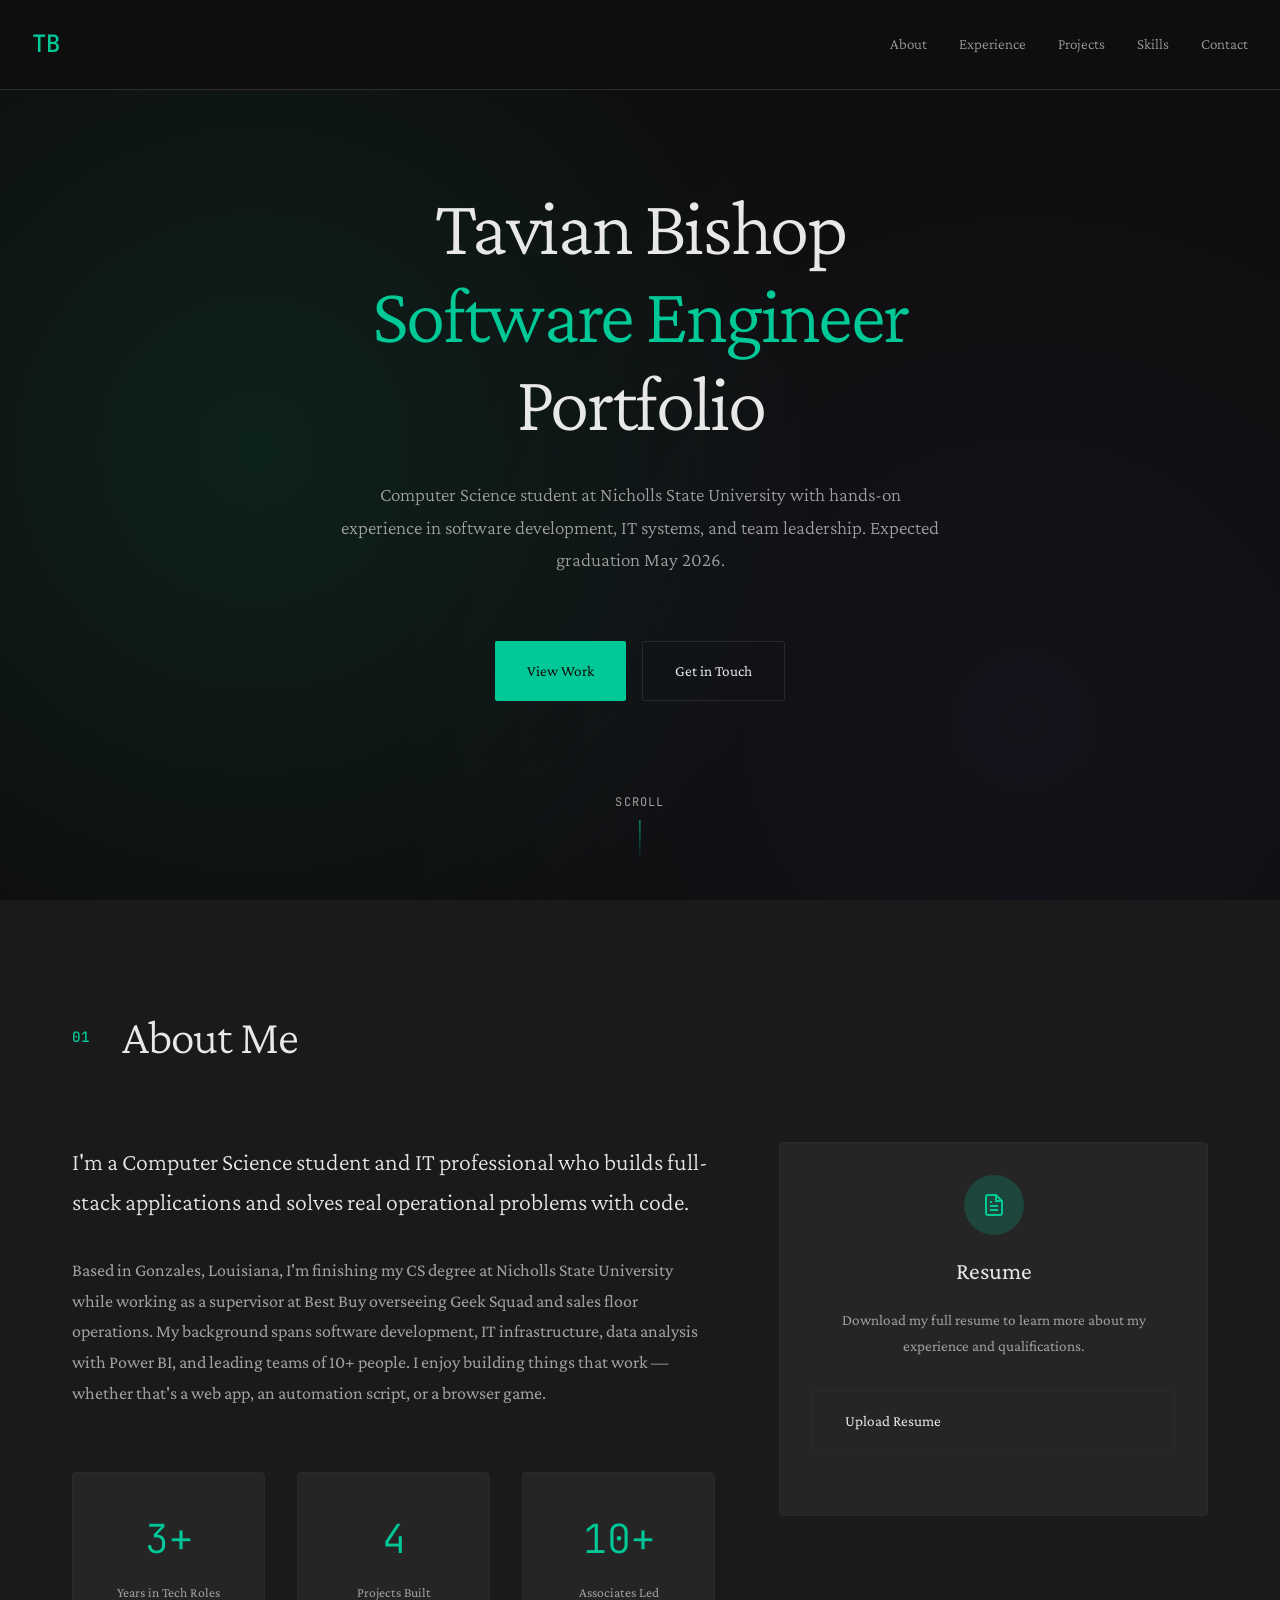
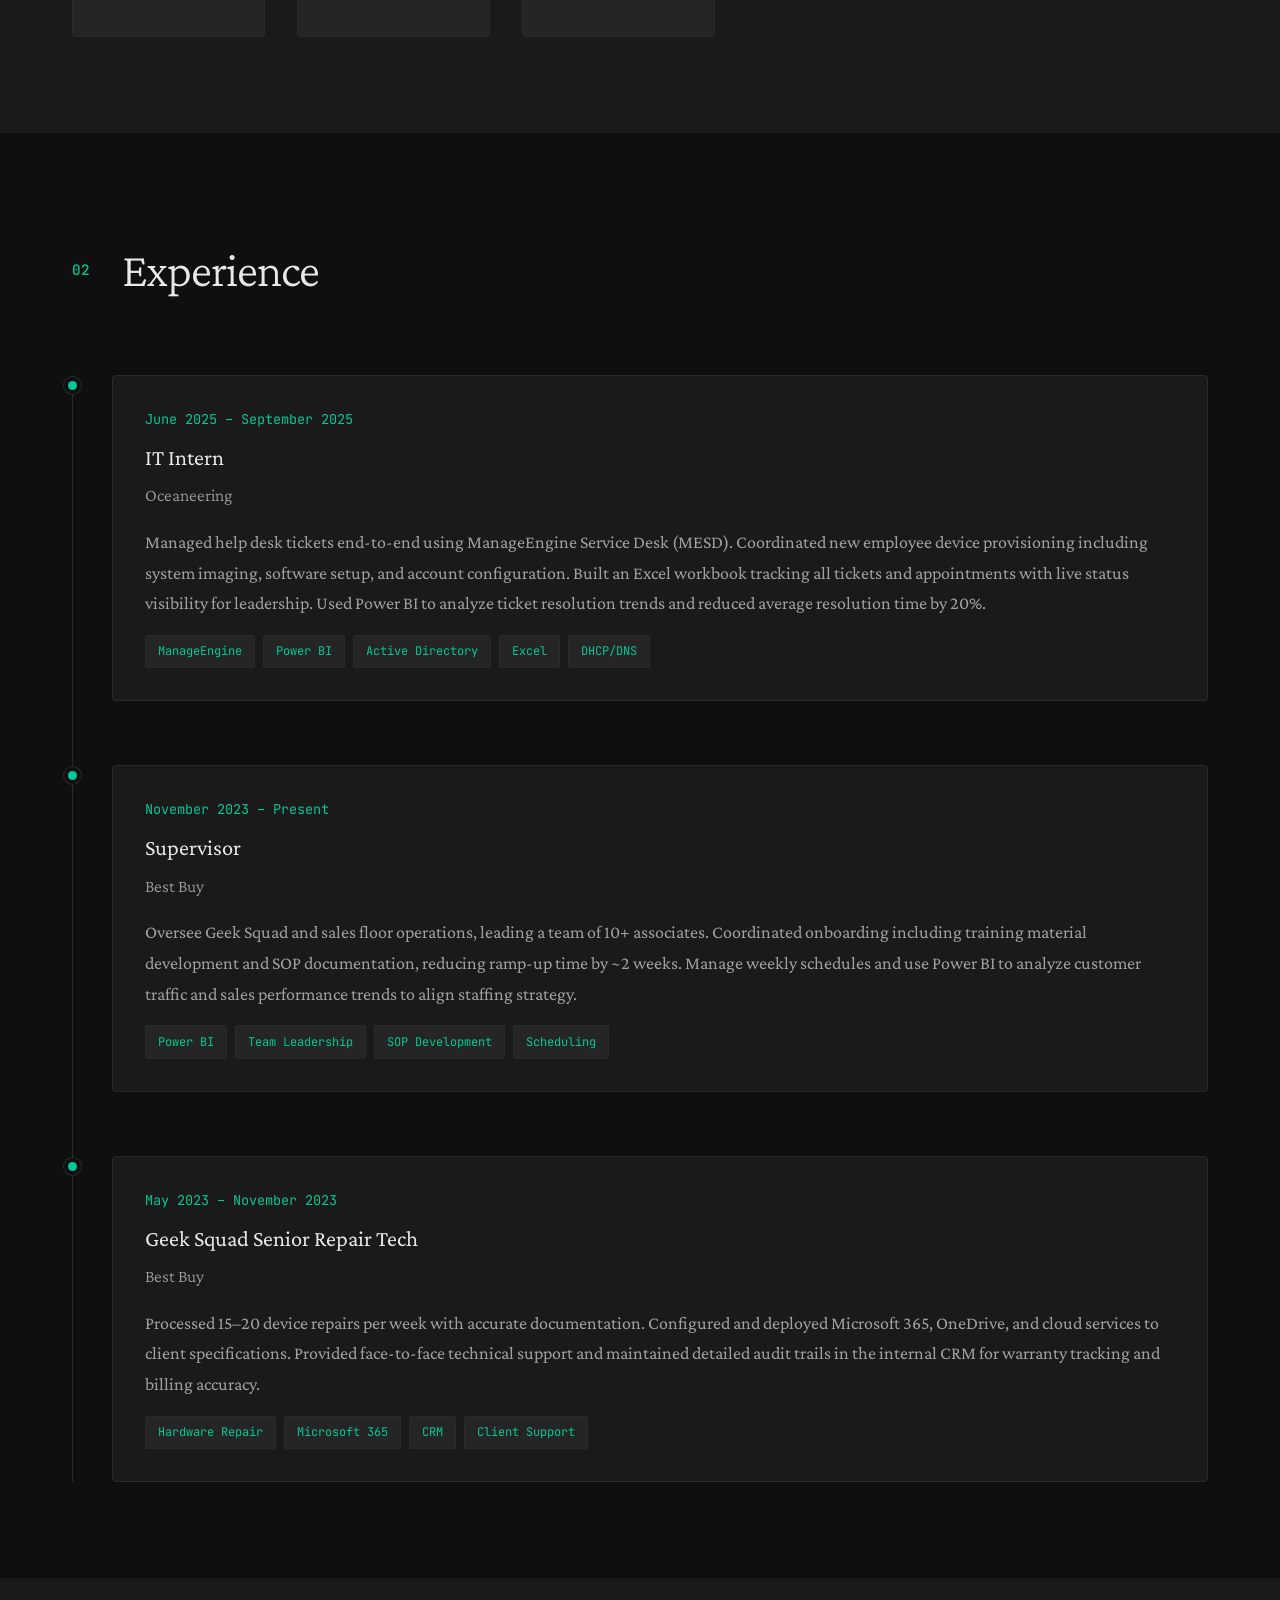
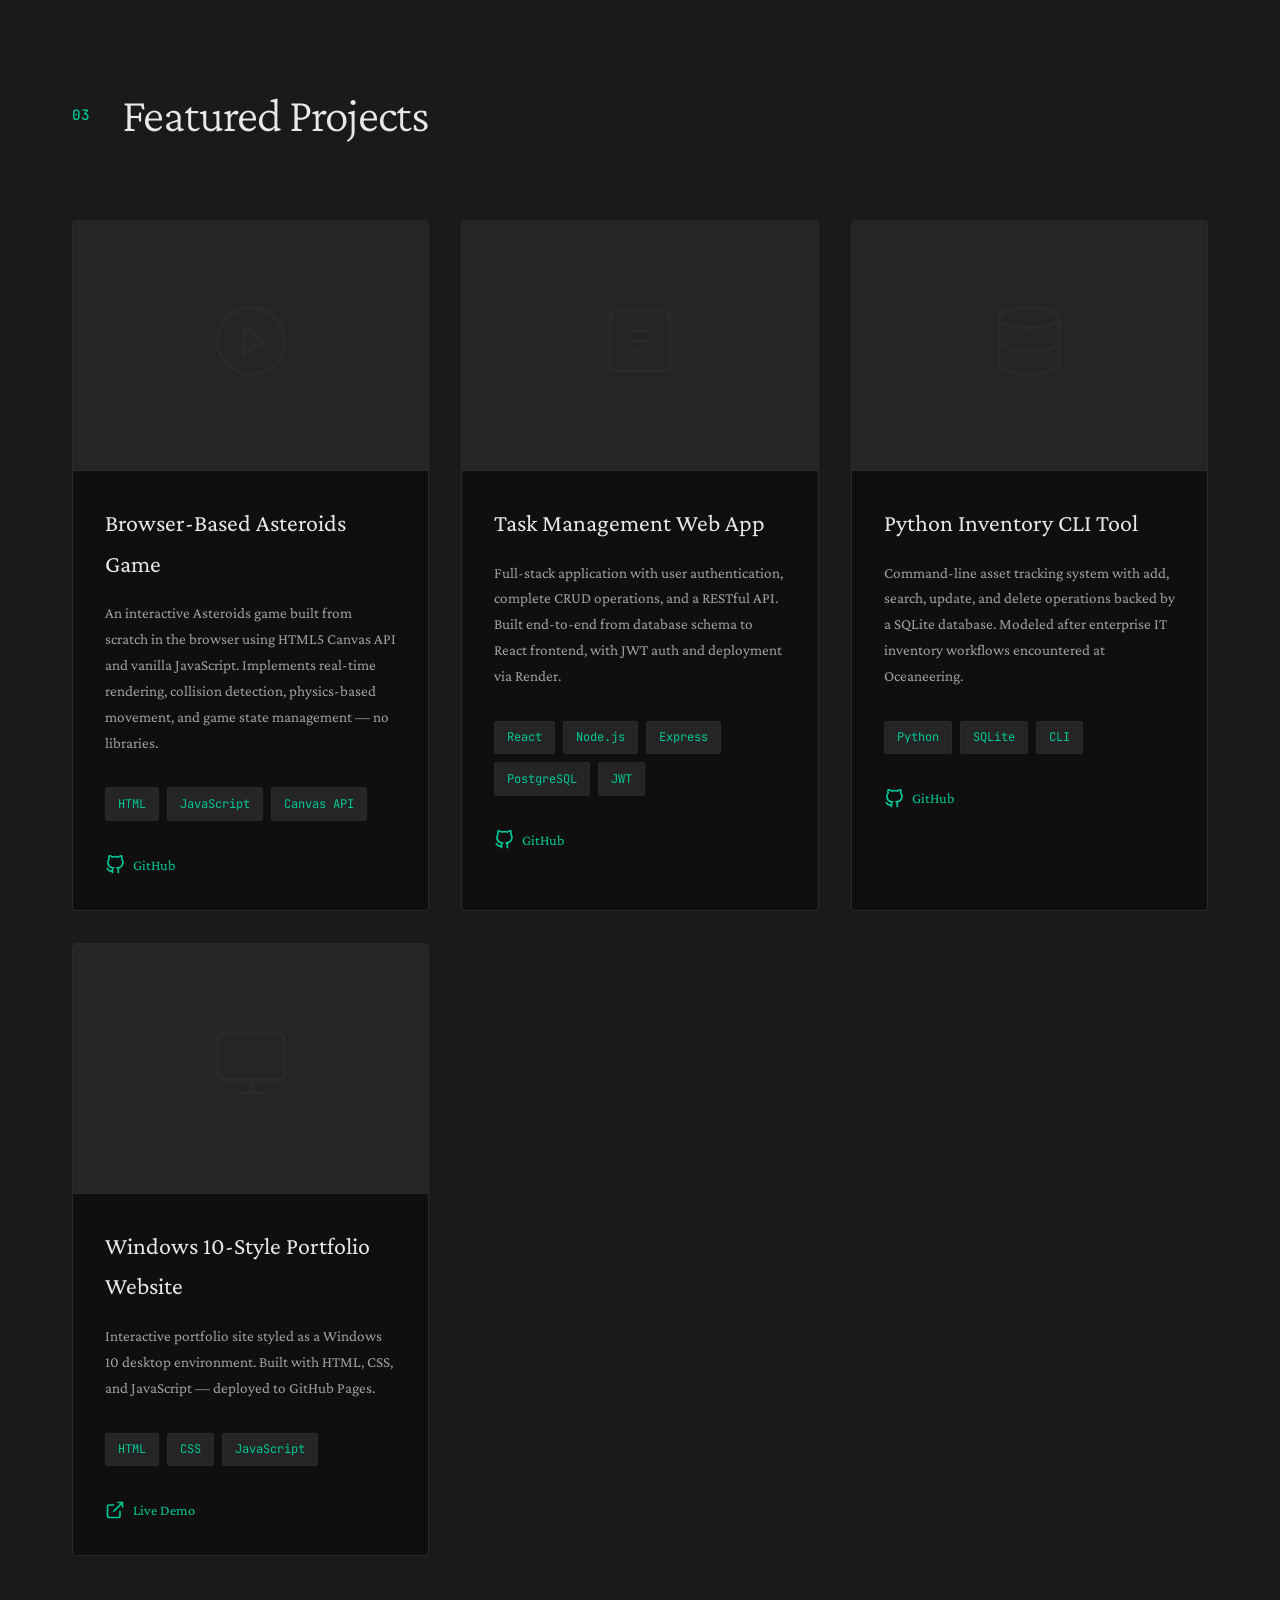
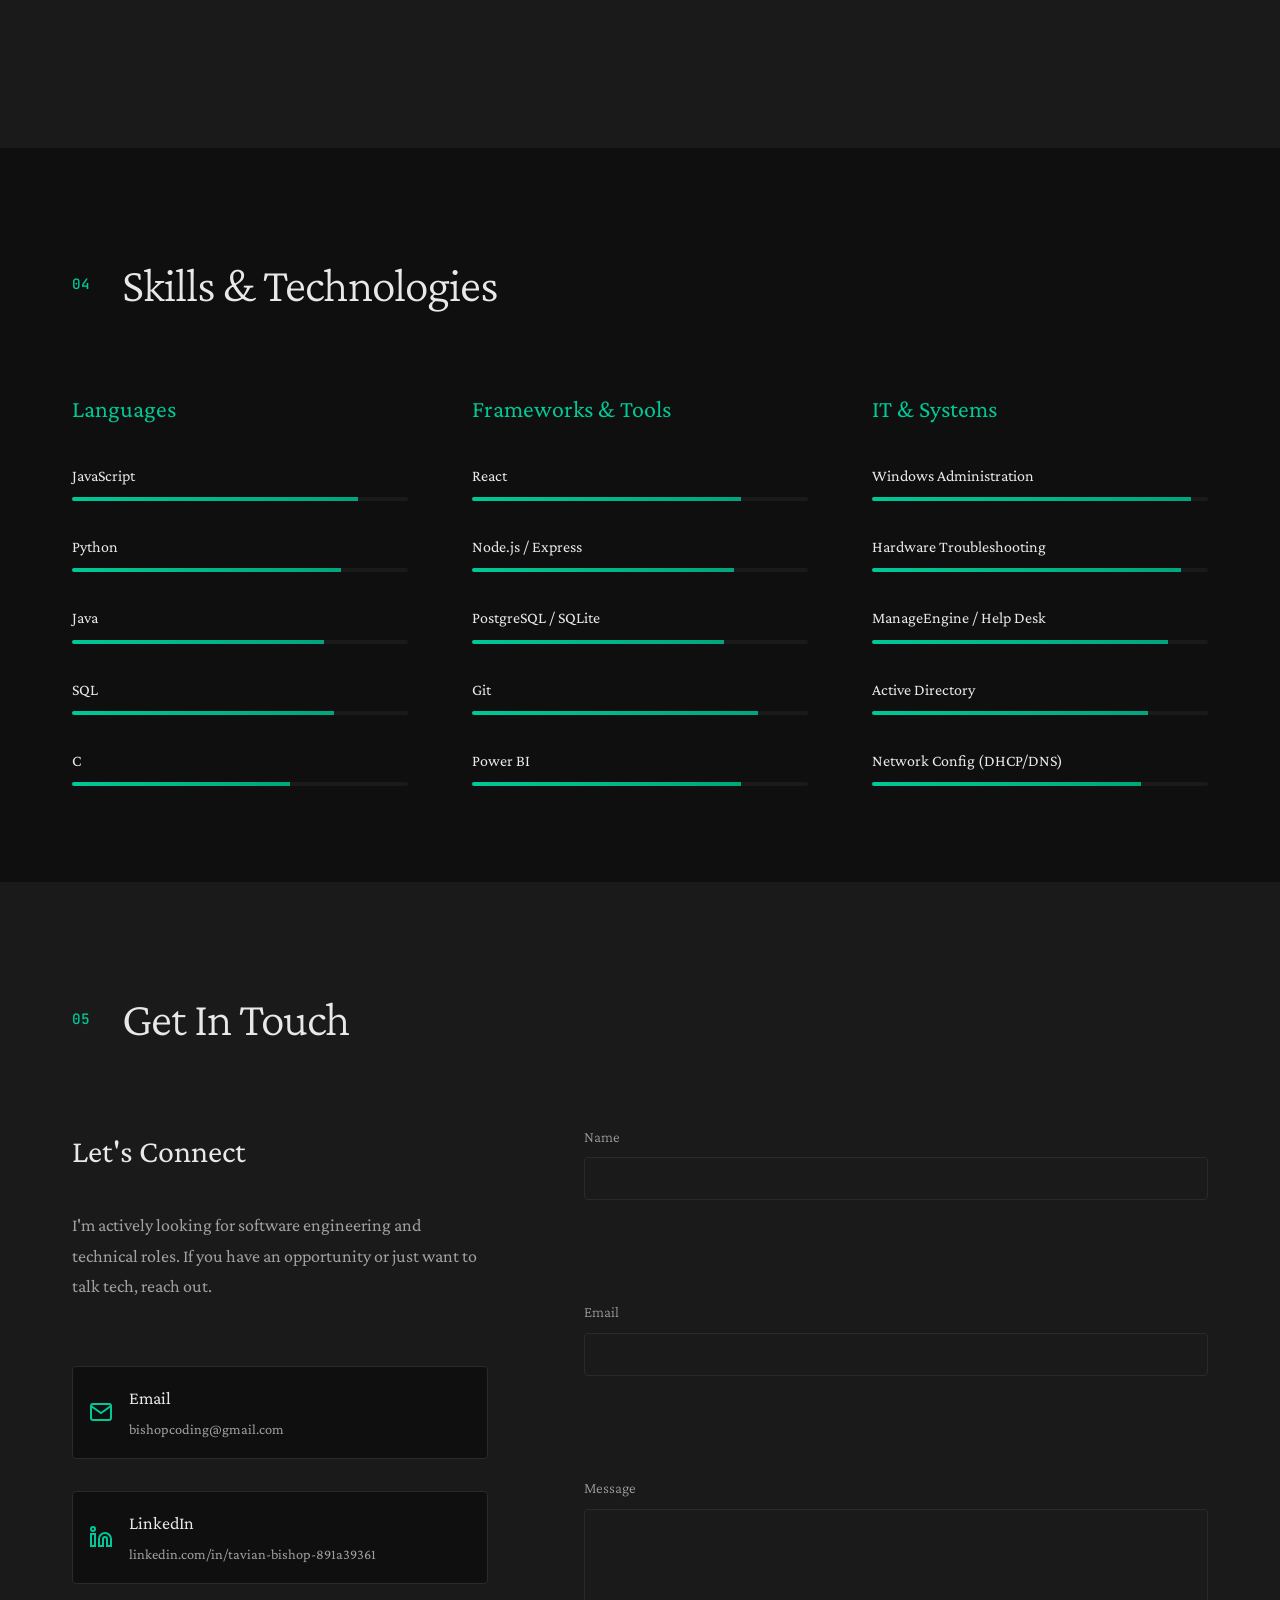
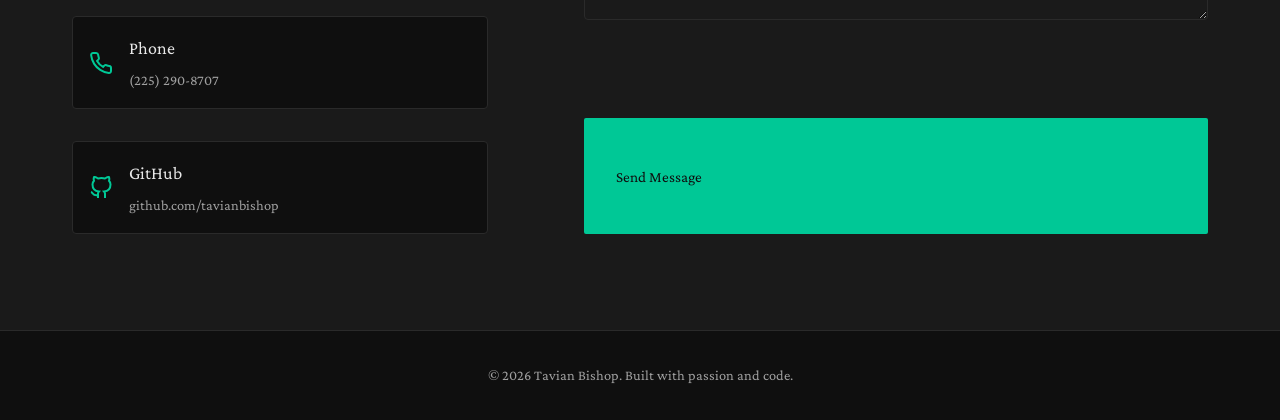
==== commit e6f19afe: "Update index.html" ====
--- a/index.html
+++ b/index.html
@@ -39,7 +39,7 @@
                     <span class="line">Software Engineer</span>
                     <span class="line">Portfolio</span>
                 </h1>
-                <p class="hero-subtitle">Computer Science student at Nicholls State University specializing in back-end development and IT solutions. Expected graduation 2026.</p>
+                <p class="hero-subtitle">Computer Science student at Nicholls State University with hands-on experience in software development, IT systems, and team leadership. Expected graduation May 2026.</p>
                 <div class="hero-cta">
                     <a href="#projects" class="btn btn-primary">View Work</a>
                     <a href="#contact" class="btn btn-secondary">Get in Touch</a>
@@ -61,20 +61,20 @@
             </div>
             <div class="about-content">
                 <div class="about-text">
-                    <p class="lead">My name is Tavian Bishop and I'm a passionate Computer Science student and IT professional with hands-on experience in technical support and software development.</p>
-                    <p>I’m a Computer Science student at Nicholls State University, graduating in 2026, with real-world experience across technical and customer-facing roles at Oceaneering, Best Buy, and Budweiser. I enjoy solving complex technical problems, collaborating with teams, and building modern web applications. Based in Thibodaux, Louisiana, I’m focused on launching my career in software engineering and applying both my technical expertise and leadership skills in a professional engineering environment.</p>
+                    <p class="lead">I'm a Computer Science student and IT professional who builds full-stack applications and solves real operational problems with code.</p>
+                    <p>Based in Gonzales, Louisiana, I'm finishing my CS degree at Nicholls State University while working as a supervisor at Best Buy overseeing Geek Squad and sales floor operations. My background spans software development, IT infrastructure, data analysis with Power BI, and leading teams of 10+ people. I enjoy building things that work — whether that's a web app, an automation script, or a browser game.</p>
                     <div class="stats">
                         <div class="stat">
-                            <div class="stat-number">4+</div>
-                            <div class="stat-label">Years Experience</div>
+                            <div class="stat-number">3+</div>
+                            <div class="stat-label">Years in Tech Roles</div>
                         </div>
                         <div class="stat">
-                            <div class="stat-number">3</div>
-                            <div class="stat-label">Internships/Roles</div>
+                            <div class="stat-number">4</div>
+                            <div class="stat-label">Projects Built</div>
                         </div>
                         <div class="stat">
-                            <div class="stat-number">5+</div>
-                            <div class="stat-label">Technologies</div>
+                            <div class="stat-number">10+</div>
+                            <div class="stat-label">Associates Led</div>
                         </div>
                     </div>
                 </div>
@@ -109,65 +109,56 @@
                 <h2 class="section-title">Experience</h2>
             </div>
             <div class="timeline">
+
                 <div class="timeline-item">
                     <div class="timeline-marker"></div>
                     <div class="timeline-content">
-                        <span class="timeline-date">June 2025 - September 2025</span>
-                        <h3>Tech Support Intern</h3>
+                        <span class="timeline-date">June 2025 – September 2025</span>
+                        <h3>IT Intern</h3>
                         <h4>Oceaneering</h4>
-                        <p>Performed operating system installations, updates, and system imaging. Assisted with network troubleshooting and connectivity issues. Provided hardware diagnostics and peripheral setup for users. Collaborated with IT staff on software deployment and user-support tasks.</p>
-                        <div class="tech-tags">
-                            <span>Windows</span>
-                            <span>Networking</span>
-                            <span>Hardware</span>
-                            <span>IT Support</span>
-                        </div>
-                    </div>
-                </div>
+                        <p>Managed help desk tickets end-to-end using ManageEngine Service Desk (MESD). Coordinated new employee device provisioning including system imaging, software setup, and account configuration. Built an Excel workbook tracking all tickets and appointments with live status visibility for leadership. Used Power BI to analyze ticket resolution trends and reduced average resolution time by 20%.</p>
+                        <div class="tech-tags">
+                            <span>ManageEngine</span>
+                            <span>Power BI</span>
+                            <span>Active Directory</span>
+                            <span>Excel</span>
+                            <span>DHCP/DNS</span>
+                        </div>
+                    </div>
+                </div>
+
                 <div class="timeline-item">
                     <div class="timeline-marker"></div>
                     <div class="timeline-content">
-                        <span class="timeline-date">July 2024 - Present</span>
-                        <h3>Manager</h3>
+                        <span class="timeline-date">November 2023 – Present</span>
+                        <h3>Supervisor</h3>
                         <h4>Best Buy</h4>
-                        <p>Supervised and motivated a team of sales associates and specialists to exceed performance goals. Delivered exceptional customer service by resolving escalated issues. Trained and coached employees on sales techniques and product knowledge, contributing to improved employee retention and morale.</p>
-                        <div class="tech-tags">
-                            <span>Leadership</span>
-                            <span>Team Management</span>
-                            <span>Customer Service</span>
-                        </div>
-                    </div>
-                </div>
+                        <p>Oversee Geek Squad and sales floor operations, leading a team of 10+ associates. Coordinated onboarding including training material development and SOP documentation, reducing ramp-up time by ~2 weeks. Manage weekly schedules and use Power BI to analyze customer traffic and sales performance trends to align staffing strategy.</p>
+                        <div class="tech-tags">
+                            <span>Power BI</span>
+                            <span>Team Leadership</span>
+                            <span>SOP Development</span>
+                            <span>Scheduling</span>
+                        </div>
+                    </div>
+                </div>
+
                 <div class="timeline-item">
                     <div class="timeline-marker"></div>
                     <div class="timeline-content">
-                        <span class="timeline-date">June 2023 - July 2024</span>
-                        <h3>Geek Squad IT Tech</h3>
+                        <span class="timeline-date">May 2023 – November 2023</span>
+                        <h3>Geek Squad Senior Repair Tech</h3>
                         <h4>Best Buy</h4>
-                        <p>Diagnosed and resolved hardware and software issues for client computers. Installed operating systems, applications, and performed secure data transfers. Repaired PC hardware and completed system unit swaps. Provided customer-facing technical support and documented service actions.</p>
+                        <p>Processed 15–20 device repairs per week with accurate documentation. Configured and deployed Microsoft 365, OneDrive, and cloud services to client specifications. Provided face-to-face technical support and maintained detailed audit trails in the internal CRM for warranty tracking and billing accuracy.</p>
                         <div class="tech-tags">
                             <span>Hardware Repair</span>
-                            <span>OS Installation</span>
-                            <span>Troubleshooting</span>
-                            <span>Data Transfer</span>
-                        </div>
-                    </div>
-                </div>
-                <div class="timeline-item">
-                    <div class="timeline-marker"></div>
-                    <div class="timeline-content">
-                        <span class="timeline-date">February 2022 - July 2023</span>
-                        <h3>IT Tech</h3>
-                        <h4>Budweiser</h4>
-                        <p>Troubleshot hardware failures, boot issues, and performance degradation. Resolved software conflicts, driver issues, and OS errors. Replaced faulty components and verified compatibility. Applied system updates, patches, and firmware upgrades. Conducted preventative maintenance to reduce repeat failures.</p>
-                        <div class="tech-tags">
-                            <span>System Maintenance</span>
-                            <span>Hardware</span>
-                            <span>Software Updates</span>
-                            <span>Imaging</span>
-                        </div>
-                    </div>
-                </div>
+                            <span>Microsoft 365</span>
+                            <span>CRM</span>
+                            <span>Client Support</span>
+                        </div>
+                    </div>
+                </div>
+
             </div>
         </div>
     </section>
@@ -180,19 +171,106 @@
                 <h2 class="section-title">Featured Projects</h2>
             </div>
             <div class="projects-grid" id="projects-grid">
+
                 <div class="project-card">
                     <div class="project-image">
                         <div class="project-placeholder">
                             <svg width="80" height="80" viewBox="0 0 24 24" fill="none" stroke="currentColor" stroke-width="1">
-                                <rect x="3" y="3" width="18" height="18" rx="2" ry="2"></rect>
-                                <circle cx="8.5" cy="8.5" r="1.5"></circle>
-                                <polyline points="21 15 16 10 5 21"></polyline>
+                                <circle cx="12" cy="12" r="10"></circle>
+                                <polygon points="10 8 16 12 10 16 10 8"></polygon>
                             </svg>
                         </div>
                     </div>
                     <div class="project-content">
-                        <h3>Windows 10 Based Portfolio Website</h3>
-                        <p>A personal portfolio website showcasing my work and projects. Built using HTML, CSS, and JavaScript to display professional experience and technical skills in an interactive format.</p>
+                        <h3>Browser-Based Asteroids Game</h3>
+                        <p>An interactive Asteroids game built from scratch in the browser using HTML5 Canvas API and vanilla JavaScript. Implements real-time rendering, collision detection, physics-based movement, and game state management — no libraries.</p>
+                        <div class="tech-tags">
+                            <span>HTML</span>
+                            <span>JavaScript</span>
+                            <span>Canvas API</span>
+                        </div>
+                        <div class="project-links">
+                            <a href="https://github.com/tavianbishop" target="_blank" class="project-link">
+                                <svg width="20" height="20" viewBox="0 0 24 24" fill="none" stroke="currentColor" stroke-width="2">
+                                    <path d="M9 19c-5 1.5-5-2.5-7-3m14 6v-3.87a3.37 3.37 0 0 0-.94-2.61c3.14-.35 6.44-1.54 6.44-7A5.44 5.44 0 0 0 20 4.77 5.07 5.07 0 0 0 19.91 1S18.73.65 16 2.48a13.38 13.38 0 0 0-7 0C6.27.65 5.09 1 5.09 1A5.07 5.07 0 0 0 5 4.77a5.44 5.44 0 0 0-1.5 3.78c0 5.42 3.3 6.61 6.44 7A3.37 3.37 0 0 0 9 18.13V22"></path>
+                                </svg>
+                                GitHub
+                            </a>
+                        </div>
+                    </div>
+                </div>
+
+                <div class="project-card">
+                    <div class="project-image">
+                        <div class="project-placeholder">
+                            <svg width="80" height="80" viewBox="0 0 24 24" fill="none" stroke="currentColor" stroke-width="1">
+                                <rect x="3" y="3" width="18" height="18" rx="2"></rect>
+                                <path d="M9 9h6M9 12h6M9 15h4"></path>
+                            </svg>
+                        </div>
+                    </div>
+                    <div class="project-content">
+                        <h3>Task Management Web App</h3>
+                        <p>Full-stack application with user authentication, complete CRUD operations, and a RESTful API. Built end-to-end from database schema to React frontend, with JWT auth and deployment via Render.</p>
+                        <div class="tech-tags">
+                            <span>React</span>
+                            <span>Node.js</span>
+                            <span>Express</span>
+                            <span>PostgreSQL</span>
+                            <span>JWT</span>
+                        </div>
+                        <div class="project-links">
+                            <a href="https://github.com/tavianbishop" target="_blank" class="project-link">
+                                <svg width="20" height="20" viewBox="0 0 24 24" fill="none" stroke="currentColor" stroke-width="2">
+                                    <path d="M9 19c-5 1.5-5-2.5-7-3m14 6v-3.87a3.37 3.37 0 0 0-.94-2.61c3.14-.35 6.44-1.54 6.44-7A5.44 5.44 0 0 0 20 4.77 5.07 5.07 0 0 0 19.91 1S18.73.65 16 2.48a13.38 13.38 0 0 0-7 0C6.27.65 5.09 1 5.09 1A5.07 5.07 0 0 0 5 4.77a5.44 5.44 0 0 0-1.5 3.78c0 5.42 3.3 6.61 6.44 7A3.37 3.37 0 0 0 9 18.13V22"></path>
+                                </svg>
+                                GitHub
+                            </a>
+                        </div>
+                    </div>
+                </div>
+
+                <div class="project-card">
+                    <div class="project-image">
+                        <div class="project-placeholder">
+                            <svg width="80" height="80" viewBox="0 0 24 24" fill="none" stroke="currentColor" stroke-width="1">
+                                <ellipse cx="12" cy="5" rx="9" ry="3"></ellipse>
+                                <path d="M21 12c0 1.66-4 3-9 3s-9-1.34-9-3"></path>
+                                <path d="M3 5v14c0 1.66 4 3 9 3s9-1.34 9-3V5"></path>
+                            </svg>
+                        </div>
+                    </div>
+                    <div class="project-content">
+                        <h3>Python Inventory CLI Tool</h3>
+                        <p>Command-line asset tracking system with add, search, update, and delete operations backed by a SQLite database. Modeled after enterprise IT inventory workflows encountered at Oceaneering.</p>
+                        <div class="tech-tags">
+                            <span>Python</span>
+                            <span>SQLite</span>
+                            <span>CLI</span>
+                        </div>
+                        <div class="project-links">
+                            <a href="https://github.com/tavianbishop" target="_blank" class="project-link">
+                                <svg width="20" height="20" viewBox="0 0 24 24" fill="none" stroke="currentColor" stroke-width="2">
+                                    <path d="M9 19c-5 1.5-5-2.5-7-3m14 6v-3.87a3.37 3.37 0 0 0-.94-2.61c3.14-.35 6.44-1.54 6.44-7A5.44 5.44 0 0 0 20 4.77 5.07 5.07 0 0 0 19.91 1S18.73.65 16 2.48a13.38 13.38 0 0 0-7 0C6.27.65 5.09 1 5.09 1A5.07 5.07 0 0 0 5 4.77a5.44 5.44 0 0 0-1.5 3.78c0 5.42 3.3 6.61 6.44 7A3.37 3.37 0 0 0 9 18.13V22"></path>
+                                </svg>
+                                GitHub
+                            </a>
+                        </div>
+                    </div>
+                </div>
+
+                <div class="project-card">
+                    <div class="project-image">
+                        <div class="project-placeholder">
+                            <svg width="80" height="80" viewBox="0 0 24 24" fill="none" stroke="currentColor" stroke-width="1">
+                                <rect x="2" y="3" width="20" height="14" rx="2"></rect>
+                                <path d="M8 21h8M12 17v4"></path>
+                            </svg>
+                        </div>
+                    </div>
+                    <div class="project-content">
+                        <h3>Windows 10-Style Portfolio Website</h3>
+                        <p>Interactive portfolio site styled as a Windows 10 desktop environment. Built with HTML, CSS, and JavaScript — deployed to GitHub Pages.</p>
                         <div class="tech-tags">
                             <span>HTML</span>
                             <span>CSS</span>
@@ -207,121 +285,10 @@
                                 </svg>
                                 Live Demo
                             </a>
-                            <a href="https://github.com/tavianbishop" target="_blank" class="project-link">
-                                <svg width="20" height="20" viewBox="0 0 24 24" fill="none" stroke="currentColor" stroke-width="2">
-                                    <path d="M9 19c-5 1.5-5-2.5-7-3m14 6v-3.87a3.37 3.37 0 0 0-.94-2.61c3.14-.35 6.44-1.54 6.44-7A5.44 5.44 0 0 0 20 4.77 5.07 5.07 0 0 0 19.91 1S18.73.65 16 2.48a13.38 13.38 0 0 0-7 0C6.27.65 5.09 1 5.09 1A5.07 5.07 0 0 0 5 4.77a5.44 5.44 0 0 0-1.5 3.78c0 5.42 3.3 6.61 6.44 7A3.37 3.37 0 0 0 9 18.13V22"></path>
-                                </svg>
-                                GitHub
-                            </a>
-                        </div>
-                    </div>
-                </div>
-
-                <div class="project-card">
-                    <div class="project-image">
-                        <div class="project-placeholder">
-                            <svg width="80" height="80" viewBox="0 0 24 24" fill="none" stroke="currentColor" stroke-width="1">
-                                <path d="M21 16V8a2 2 0 0 0-1-1.73l-7-4a2 2 0 0 0-2 0l-7 4A2 2 0 0 0 3 8v8a2 2 0 0 0 1 1.73l7 4a2 2 0 0 0 2 0l7-4A2 2 0 0 0 21 16z"></path>
-                                <polyline points="7.5 4.21 12 6.81 16.5 4.21"></polyline>
-                                <polyline points="7.5 19.79 7.5 14.6 3 12"></polyline>
-                                <polyline points="21 12 16.5 14.6 16.5 19.79"></polyline>
-                                <polyline points="3.27 6.96 12 12.01 20.73 6.96"></polyline>
-                                <line x1="12" y1="22.08" x2="12" y2="12"></line>
-                            </svg>
-                        </div>
-                    </div>
-                    <div class="project-content">
-                        <h3>Task Management App</h3>
-                        <p>Collaborative project management tool with real-time updates, team chat, and customizable workflows for agile teams.</p>
-                        <div class="tech-tags">
-                            <span>Vue.js</span>
-                            <span>Firebase</span>
-                            <span>Tailwind</span>
-                        </div>
-                        <div class="project-links">
-                            <a href="#" class="project-link">
-                                <svg width="20" height="20" viewBox="0 0 24 24" fill="none" stroke="currentColor" stroke-width="2">
-                                    <path d="M18 13v6a2 2 0 0 1-2 2H5a2 2 0 0 1-2-2V8a2 2 0 0 1 2-2h6"></path>
-                                    <polyline points="15 3 21 3 21 9"></polyline>
-                                    <line x1="10" y1="14" x2="21" y2="3"></line>
-                                </svg>
-                                Live Demo
-                            </a>
-                            <a href="#" class="project-link">
-                                <svg width="20" height="20" viewBox="0 0 24 24" fill="none" stroke="currentColor" stroke-width="2">
-                                    <path d="M9 19c-5 1.5-5-2.5-7-3m14 6v-3.87a3.37 3.37 0 0 0-.94-2.61c3.14-.35 6.44-1.54 6.44-7A5.44 5.44 0 0 0 20 4.77 5.07 5.07 0 0 0 19.91 1S18.73.65 16 2.48a13.38 13.38 0 0 0-7 0C6.27.65 5.09 1 5.09 1A5.07 5.07 0 0 0 5 4.77a5.44 5.44 0 0 0-1.5 3.78c0 5.42 3.3 6.61 6.44 7A3.37 3.37 0 0 0 9 18.13V22"></path>
-                                </svg>
-                                GitHub
-                            </a>
-                        </div>
-                    </div>
-                </div>
-
-                <div class="project-card">
-                    <div class="project-image">
-                        <div class="project-placeholder">
-                            <svg width="80" height="80" viewBox="0 0 24 24" fill="none" stroke="currentColor" stroke-width="1">
-                                <line x1="12" y1="1" x2="12" y2="23"></line>
-                                <path d="M17 5H9.5a3.5 3.5 0 0 0 0 7h5a3.5 3.5 0 0 1 0 7H6"></path>
-                            </svg>
-                        </div>
-                    </div>
-                    <div class="project-content">
-                        <h3>AI Content Generator</h3>
-                        <p>Machine learning powered content creation tool that helps marketers generate engaging copy and visual assets at scale.</p>
-                        <div class="tech-tags">
-                            <span>Python</span>
-                            <span>TensorFlow</span>
-                            <span>FastAPI</span>
-                            <span>Next.js</span>
-                        </div>
-                        <div class="project-links">
-                            <a href="#" class="project-link">
-                                <svg width="20" height="20" viewBox="0 0 24 24" fill="none" stroke="currentColor" stroke-width="2">
-                                    <path d="M18 13v6a2 2 0 0 1-2 2H5a2 2 0 0 1-2-2V8a2 2 0 0 1 2-2h6"></path>
-                                    <polyline points="15 3 21 3 21 9"></polyline>
-                                    <line x1="10" y1="14" x2="21" y2="3"></line>
-                                </svg>
-                                Live Demo
-                            </a>
-                            <a href="#" class="project-link">
-                                <svg width="20" height="20" viewBox="0 0 24 24" fill="none" stroke="currentColor" stroke-width="2">
-                                    <path d="M9 19c-5 1.5-5-2.5-7-3m14 6v-3.87a3.37 3.37 0 0 0-.94-2.61c3.14-.35 6.44-1.54 6.44-7A5.44 5.44 0 0 0 20 4.77 5.07 5.07 0 0 0 19.91 1S18.73.65 16 2.48a13.38 13.38 0 0 0-7 0C6.27.65 5.09 1 5.09 1A5.07 5.07 0 0 0 5 4.77a5.44 5.44 0 0 0-1.5 3.78c0 5.42 3.3 6.61 6.44 7A3.37 3.37 0 0 0 9 18.13V22"></path>
-                                </svg>
-                                GitHub
-                            </a>
-                        </div>
-                    </div>
-                </div>
-            </div>
-
-            <div class="add-project-section">
-                <h3>Add Your Own Projects</h3>
-                <form id="project-form" class="project-form">
-                    <div class="form-group">
-                        <label for="project-title">Project Title</label>
-                        <input type="text" id="project-title" required>
-                    </div>
-                    <div class="form-group">
-                        <label for="project-description">Description</label>
-                        <textarea id="project-description" rows="3" required></textarea>
-                    </div>
-                    <div class="form-group">
-                        <label for="project-tech">Technologies (comma separated)</label>
-                        <input type="text" id="project-tech" placeholder="React, Node.js, MongoDB" required>
-                    </div>
-                    <div class="form-row">
-                        <div class="form-group">
-                            <label for="project-demo">Demo URL (optional)</label>
-                            <input type="url" id="project-demo">
-                        </div>
-                        <div class="form-group">
-                            <label for="project-github">GitHub URL (optional)</label>
-                            <input type="url" id="project-github">
-                        </div>
-                    </div>
-                    <button type="submit" class="btn btn-primary">Add Project</button>
-                </form>
+                        </div>
+                    </div>
+                </div>
+
             </div>
         </div>
     </section>
@@ -338,70 +305,50 @@
                     <h3>Languages</h3>
                     <div class="skill-list">
                         <div class="skill-item">
+                            <span class="skill-name">JavaScript</span>
+                            <div class="skill-bar"><div class="skill-progress" style="width: 85%"></div></div>
+                        </div>
+                        <div class="skill-item">
                             <span class="skill-name">Python</span>
-                            <div class="skill-bar">
-                                <div class="skill-progress" style="width: 85%"></div>
-                            </div>
-                        </div>
-                        <div class="skill-item">
-                            <span class="skill-name">JavaScript</span>
-                            <div class="skill-bar">
-                                <div class="skill-progress" style="width: 90%"></div>
-                            </div>
+                            <div class="skill-bar"><div class="skill-progress" style="width: 80%"></div></div>
                         </div>
                         <div class="skill-item">
                             <span class="skill-name">Java</span>
-                            <div class="skill-bar">
-                                <div class="skill-progress" style="width: 80%"></div>
-                            </div>
-                        </div>
-                        <div class="skill-item">
-                            <span class="skill-name">C++</span>
-                            <div class="skill-bar">
-                                <div class="skill-progress" style="width: 75%"></div>
-                            </div>
+                            <div class="skill-bar"><div class="skill-progress" style="width: 75%"></div></div>
                         </div>
                         <div class="skill-item">
                             <span class="skill-name">SQL</span>
-                            <div class="skill-bar">
-                                <div class="skill-progress" style="width: 80%"></div>
-                            </div>
+                            <div class="skill-bar"><div class="skill-progress" style="width: 78%"></div></div>
+                        </div>
+                        <div class="skill-item">
+                            <span class="skill-name">C</span>
+                            <div class="skill-bar"><div class="skill-progress" style="width: 65%"></div></div>
                         </div>
                     </div>
                 </div>
 
                 <div class="skill-category">
-                    <h3>Technologies & Frameworks</h3>
+                    <h3>Frameworks & Tools</h3>
                     <div class="skill-list">
                         <div class="skill-item">
                             <span class="skill-name">React</span>
-                            <div class="skill-bar">
-                                <div class="skill-progress" style="width: 85%"></div>
-                            </div>
-                        </div>
-                        <div class="skill-item">
-                            <span class="skill-name">Node.js</span>
-                            <div class="skill-bar">
-                                <div class="skill-progress" style="width: 82%"></div>
-                            </div>
+                            <div class="skill-bar"><div class="skill-progress" style="width: 80%"></div></div>
+                        </div>
+                        <div class="skill-item">
+                            <span class="skill-name">Node.js / Express</span>
+                            <div class="skill-bar"><div class="skill-progress" style="width: 78%"></div></div>
+                        </div>
+                        <div class="skill-item">
+                            <span class="skill-name">PostgreSQL / SQLite</span>
+                            <div class="skill-bar"><div class="skill-progress" style="width: 75%"></div></div>
                         </div>
                         <div class="skill-item">
                             <span class="skill-name">Git</span>
-                            <div class="skill-bar">
-                                <div class="skill-progress" style="width: 88%"></div>
-                            </div>
-                        </div>
-                        <div class="skill-item">
-                            <span class="skill-name">Docker</span>
-                            <div class="skill-bar">
-                                <div class="skill-progress" style="width: 75%"></div>
-                            </div>
-                        </div>
-                        <div class="skill-item">
-                            <span class="skill-name">AWS</span>
-                            <div class="skill-bar">
-                                <div class="skill-progress" style="width: 70%"></div>
-                            </div>
+                            <div class="skill-bar"><div class="skill-progress" style="width: 85%"></div></div>
+                        </div>
+                        <div class="skill-item">
+                            <span class="skill-name">Power BI</span>
+                            <div class="skill-bar"><div class="skill-progress" style="width: 80%"></div></div>
                         </div>
                     </div>
                 </div>
@@ -411,27 +358,23 @@
                     <div class="skill-list">
                         <div class="skill-item">
                             <span class="skill-name">Windows Administration</span>
-                            <div class="skill-bar">
-                                <div class="skill-progress" style="width: 95%"></div>
-                            </div>
+                            <div class="skill-bar"><div class="skill-progress" style="width: 95%"></div></div>
                         </div>
                         <div class="skill-item">
                             <span class="skill-name">Hardware Troubleshooting</span>
-                            <div class="skill-bar">
-                                <div class="skill-progress" style="width: 92%"></div>
-                            </div>
-                        </div>
-                        <div class="skill-item">
-                            <span class="skill-name">Network Configuration</span>
-                            <div class="skill-bar">
-                                <div class="skill-progress" style="width: 85%"></div>
-                            </div>
-                        </div>
-                        <div class="skill-item">
-                            <span class="skill-name">System Imaging</span>
-                            <div class="skill-bar">
-                                <div class="skill-progress" style="width: 90%"></div>
-                            </div>
+                            <div class="skill-bar"><div class="skill-progress" style="width: 92%"></div></div>
+                        </div>
+                        <div class="skill-item">
+                            <span class="skill-name">ManageEngine / Help Desk</span>
+                            <div class="skill-bar"><div class="skill-progress" style="width: 88%"></div></div>
+                        </div>
+                        <div class="skill-item">
+                            <span class="skill-name">Active Directory</span>
+                            <div class="skill-bar"><div class="skill-progress" style="width: 82%"></div></div>
+                        </div>
+                        <div class="skill-item">
+                            <span class="skill-name">Network Config (DHCP/DNS)</span>
+                            <div class="skill-bar"><div class="skill-progress" style="width: 80%"></div></div>
                         </div>
                     </div>
                 </div>
@@ -449,16 +392,16 @@
             <div class="contact-content">
                 <div class="contact-info">
                     <h3>Let's Connect</h3>
-                    <p>I'm always interested in hearing about new opportunities, collaborations, or just having a chat about technology.</p>
+                    <p>I'm actively looking for software engineering and technical roles. If you have an opportunity or just want to talk tech, reach out.</p>
                     <div class="contact-methods">
-                        <a href="mailto:Bishopcoding@gmail.com" class="contact-method">
+                        <a href="mailto:bishopcoding@gmail.com" class="contact-method">
                             <svg width="24" height="24" viewBox="0 0 24 24" fill="none" stroke="currentColor" stroke-width="2">
                                 <path d="M4 4h16c1.1 0 2 .9 2 2v12c0 1.1-.9 2-2 2H4c-1.1 0-2-.9-2-2V6c0-1.1.9-2 2-2z"></path>
                                 <polyline points="22,6 12,13 2,6"></polyline>
                             </svg>
                             <div>
                                 <strong>Email</strong>
-                                <span>Bishopcoding@gmail.com</span>
+                                <span>bishopcoding@gmail.com</span>
                             </div>
                         </a>
                         <a href="https://www.linkedin.com/in/tavian-bishop-891a39361" target="_blank" class="contact-method">
